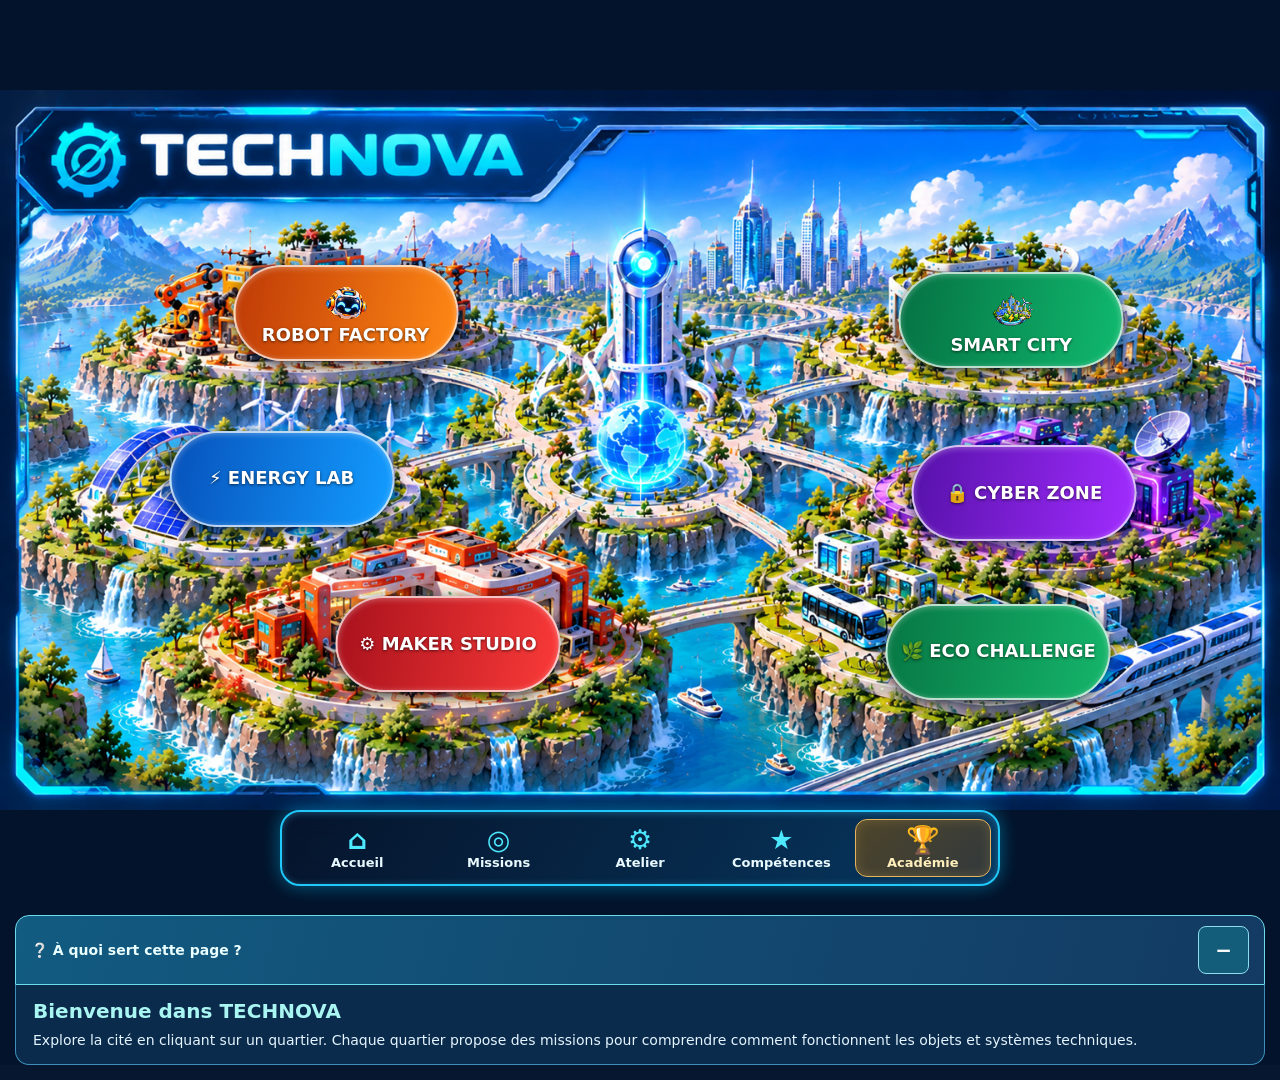
==== index.html @ b06c782d "Afficher une explication contextuelle sur index.html" ====
<!doctype html><html lang="fr"><head><meta charset="utf-8"><meta name="viewport" content="width=device-width,initial-scale=1"><meta name="theme-color" content="#071a36"><title>TECHNOVA — Le laboratoire des inventeurs</title><link rel="stylesheet" href="style.css?v=54"><link rel="stylesheet" href="./page-guide.css?v=1"></head><body>
<header><div class="brand">⚙ <span>TECH<span class="cyan">NOVA</span><small>LE LABORATOIRE DES INVENTEURS</small></span></div><nav><button data-view="home">Accueil</button><button data-view="missions">Missions</button><button data-view="workshop">Mon atelier</button><button data-view="skills">Compétences</button></nav><div class="profile">🧑‍🔬 <select id="grade" aria-label="Niveau scolaire"><option>5e</option><option>4e</option><option>3e</option></select> <span id="stars">⭐ 0</span></div></header>
<main><section id="home" class="view active"><div class="hero" aria-label="Carte interactive des six quartiers de TECHNOVA"><picture class="city-picture"><source media="(max-width: 700px) and (orientation: portrait)" srcset="assets/technova-accueil-mobile.png.PNG"><img class="city-image" src="assets/technova-accueil.jpg..PNG" alt="Cité futuriste TECHNOVA avec six quartiers technologiques"></picture><div class="hotspots"><button type="button" class="zone robot" data-district="robot" aria-label="Explorer Robot Factory" title="Explorer Robot Factory"><span><img class="robot-zone-icon" src="assets/icone-robot.png" alt=""> ROBOT FACTORY</span></button><button type="button" class="zone smart" data-district="smart" aria-label="Explorer Smart City" title="Explorer Smart City"><span><img class="smart-zone-icon" src="assets/smart-city-icon.png" alt=""> SMART CITY</span></button><button type="button" class="zone energy" data-district="energy" aria-label="Explorer Energy Lab" title="Explorer Energy Lab"><span>⚡ ENERGY LAB</span></button><button type="button" class="zone cyber" data-district="cyber" aria-label="Explorer Cyber Zone" title="Explorer Cyber Zone"><span>🔒 CYBER ZONE</span></button><button type="button" class="zone maker" data-district="maker" aria-label="Explorer Maker Studio" title="Explorer Maker Studio"><span>⚙ MAKER STUDIO</span></button><button type="button" class="zone eco" data-district="eco" aria-label="Explorer Eco Challenge" title="Explorer Eco Challenge"><span>🌿 ECO CHALLENGE</span></button></div></div><nav class="map-menu" aria-label="Navigation TECHNOVA"><button type="button" data-view="home" aria-label="Accueil"><span class="menu-icon">⌂</span><span>Accueil</span></button><button type="button" data-view="missions" aria-label="Missions"><span class="menu-icon">◎</span><span>Missions</span></button><button type="button" data-view="workshop" aria-label="Atelier"><span class="menu-icon">⚙</span><span>Atelier</span></button><button type="button" data-view="skills" aria-label="Compétences"><span class="menu-icon">★</span><span>Compétences</span></button><a class="academy-link" href="./academy.html" aria-label="Académie des Inventeurs"><span class="menu-icon">🏆</span><span>Académie</span></a></nav><div class="welcome"><h1>Bienvenue à TECHNOVA !</h1><p>Explore la cité, découvre les objets techniques et relève des défis pour devenir inventeur.</p><button class="primary" id="start">▶ Jouer à SOS Robot !</button></div><h2>Les six quartiers</h2><div id="districts" class="districts"></div></section>
<section id="missions" class="view"><h1>🎯 Mes missions</h1><p>Une première aventure interactive est disponible dans la V1.</p><article class="panel"><span class="tag">ROBOT FACTORY · 5e</span><h2><img class="robot-heading-icon" src="assets/icone-robot.png" alt=""> SOS Robot !</h2><p>Le robot de livraison ne détecte plus les obstacles. Enquête, modifie son programme et vérifie ton résultat.</p><button class="primary" id="start2">▶ Lancer la mission</button> <a href="./robot-factory.html" style="display:inline-block;color:#8ef2ff;padding:12px;font-weight:800">⚙ Ouvrir Robot Factory V2 — 5 missions</a></article><div id="future" class="districts"></div></section>
<section id="workshop" class="view"><h1>🛠 Mon atelier</h1><article class="panel"><h2>Mon prototype</h2><p>Les pièces gagnées pendant tes missions apparaissent ici.</p><div id="parts" class="parts"></div></article><article class="panel"><h2>Journal d'inventeur</h2><p id="journal">Aucune mission terminée pour le moment.</p></article></section>
<section id="skills" class="view"><h1>📊 Carnet de compétences</h1><p>Indicateurs d'entraînement, et non certification des acquis.</p><div id="skillcards"></div><article class="panel"><h2>Ma sauvegarde</h2><button id="export">Exporter ma progression</button> <label class="import">Importer une sauvegarde<input type="file" id="import" accept="application/json"></label> <button id="reset">Réinitialiser</button></article></section></main>
<div id="modal" class="modal" hidden><div class="mission"><button class="close" id="close" aria-label="Fermer">✕</button><div class="tag">ROBOT FACTORY · MISSION 01</div><h2><img class="robot-heading-icon" src="assets/icone-robot.png" alt=""> SOS Robot !</h2><div id="steps" class="steps"></div><div id="stage"></div><div class="actions"><button id="back">← Précédent</button><button class="primary" id="next">Continuer →</button></div></div></div>
<footer>TECHNOVA V1 · Application pédagogique locale · Programme de technologie cycle 4 (BO 29 février 2024)</footer><script src="script.js?v=stabilisation-51"></script><script src="./page-guide.js?v=1"></script></body></html>
---- style.css ----
:root{font-family:system-ui,-apple-system,Segoe UI,sans-serif;color:#e9f5ff;background:#07172f}*{box-sizing:border-box}body{margin:0;background:radial-gradient(circle at top,#163d75,#07172f 70%)}button,select,.import{font:inherit}button,.import{cursor:pointer;border:1px solid #4b78b6;border-radius:12px;padding:11px 16px;background:#18355b;color:white;font-weight:700}button:hover,.import:hover{filter:brightness(1.25)}button:focus-visible,input:focus-visible,select:focus-visible{outline:3px solid #ffce4e;outline-offset:3px}button:disabled{opacity:.45;cursor:not-allowed}.primary{background:linear-gradient(135deg,#0e9cff,#0365e9);border-color:#59b9ff;box-shadow:0 6px 20px #008cff44}header{position:sticky;top:0;z-index:5;display:flex;align-items:center;justify-content:space-between;gap:14px;padding:12px 24px;background:#061c3ceF;border-bottom:2px solid #2485cf;backdrop-filter:blur(10px)}.brand{display:flex;align-items:center;gap:9px;font-size:27px;font-weight:1000;letter-spacing:1px;line-height:1}.brand small{display:block;font-size:10px;color:#4fdcff;letter-spacing:2px;margin-top:5px}.cyan{color:#2dddfc}nav{display:flex;gap:6px;flex-wrap:wrap}nav button{background:transparent;border:0;font-size:14px}.profile{white-space:nowrap;display:flex;align-items:center;gap:8px}.profile select{background:#174474;color:white;border-radius:8px;padding:7px}main{max-width:1500px;margin:auto;padding:20px}.view{display:none}.view.active{display:block}.hero{position:relative;border-radius:22px;overflow:hidden;border:2px solid #2476be;box-shadow:0 20px 70px #0009}.hero img{width:100%;display:block}.hotspots{position:absolute;inset:0}.hotspots button{position:absolute;transform:translate(-50%,-50%);width:23%;height:11%;border:2px solid transparent;background:transparent;border-radius:50px}.hotspots button:hover,.hotspots button:focus-visible{border-color:#ffcf5c;background:#ffffff20}.welcome{margin:-7px auto 25px;position:relative;max-width:850px;background:#0e2e56;padding:20px 24px;border-radius:0 0 18px 18px;text-align:center;border:1px solid #286fb0}.welcome h1{margin:0}.welcome p{color:#c9e4ff}.districts{display:grid;grid-template-columns:repeat(3,minmax(0,1fr));gap:15px}.district,.panel{background:linear-gradient(145deg,#143760,#0a2343);border:1px solid #315d90;border-radius:17px;padding:21px;margin-bottom:15px}.district h3{margin:0 0 8px}.district p{color:#c3d9ed;min-height:40px}.district .tag{font-size:12px}.tag{display:inline-block;background:#0d5c91;border-radius:7px;padding:5px 9px;color:#bfeeff;font-weight:800;font-size:12px}.view>h1{font-size:32px}.view>p{color:#bdd4ee}.parts{display:flex;gap:10px;flex-wrap:wrap}.part{background:#123f5e;padding:16px;border-radius:12px}.skill{margin:12px 0;background:#123456;border-radius:12px;padding:16px}.track{background:#345476;height:14px;border-radius:20px;margin-top:8px;overflow:hidden}.fill{height:100%;background:linear-gradient(90deg,#17b2ff,#31dcad)}.import{display:inline-block}.import input{display:none}.modal{position:fixed;z-index:20;inset:0;background:#010b1bcc;display:grid;place-items:center;padding:15px}.modal[hidden]{display:none}.mission{position:relative;background:linear-gradient(145deg,#153c6c,#081d3b);border:2px solid #4388c7;border-radius:22px;width:min(720px,100%);max-height:94vh;overflow:auto;padding:25px;box-shadow:0 20px 80px #000}.mission h2{font-size:29px}.close{position:absolute;right:16px;top:14px}.steps{display:flex;gap:8px;margin:16px 0}.step{flex:1;height:9px;border-radius:12px;background:#365472}.step.done{background:#28d2a1}.task{padding:20px;background:#09274d;border-radius:14px;margin:15px 0}.choices{display:grid;gap:10px;margin:12px 0}.choice{text-align:left}.choice.selected{border-color:#49e5b4;background:#11645e}.feedback{min-height:25px;color:#ffe08d;font-weight:700}.actions{display:flex;justify-content:space-between;gap:10px;margin-top:20px}input[type=range]{width:100%;accent-color:#26d9ae}.sim{background:#071c32;border:1px solid #3b668d;border-radius:12px;padding:18px;text-align:center;font-size:30px}.sim small{display:block;font-size:14px;color:#c5e4f4}footer{text-align:center;padding:28px;color:#93b3d0}@media(max-width:850px){header{position:static;flex-wrap:wrap;padding:10px}.brand{font-size:21px}nav{order:3;width:100%;justify-content:space-around}nav button{font-size:12px;padding:8px}main{padding:10px}.districts{grid-template-columns:repeat(2,minmax(0,1fr))}.hero{border-radius:12px}.welcome{margin:0 0 18px}.hotspots{display:none}}@media(max-width:540px){.districts{grid-template-columns:1fr}.mission{padding:17px}.view>h1{font-size:26px}.profile{font-size:13px}}

/* V1.1 : illustration d'ambiance uniquement, tous les libellés et boutons sont du HTML réel. */
.hero{min-height:620px;isolation:isolate;background:#073663;display:flex;flex-direction:column;padding:26px}.city-art{position:absolute;inset:-36px;background:url('assets/technova-accueil.png') center/cover no-repeat;filter:blur(30px) saturate(1.25);transform:scale(1.08);z-index:-2;pointer-events:none}.city-shade{position:absolute;inset:0;background:linear-gradient(180deg,#061e47e8 0%,#052d54a3 44%,#061b41e8 100%);z-index:-1;pointer-events:none}.city-heading{text-align:center;text-shadow:0 3px 15px #001a35}.city-heading h1{margin:10px 0 4px;font-size:clamp(25px,4vw,42px)}.city-heading p{margin:0;color:#cce9ff}.hotspots{position:relative;inset:auto;display:grid;grid-template-columns:repeat(2,minmax(0,1fr));gap:22px 12%;align-content:center;flex:1;width:min(100%,1030px);margin:20px auto}.hotspots .zone{position:relative;transform:none;left:auto;top:auto;width:100%;height:auto;min-height:110px;border-radius:20px;padding:16px 20px;border:2px solid #ffffff6b;display:grid;grid-template-columns:56px 1fr;grid-template-rows:auto auto;align-content:center;column-gap:12px;text-align:left;box-shadow:0 10px 25px #001b3f9c;transition:transform .18s,filter .18s}.hotspots .zone:hover,.hotspots .zone:focus-visible{transform:translateY(-4px);filter:brightness(1.17);border-color:#fff;background:inherit}.zone span{grid-row:span 2;font-size:37px;align-self:center}.zone strong{font-size:clamp(15px,2vw,21px)}.zone small{font-size:13px;color:#f0f8ff}.zone.robot{background:linear-gradient(115deg,#c74b08,#ff8c1b)}.zone.smart{background:linear-gradient(115deg,#08734c,#20bd80)}.zone.energy{background:linear-gradient(115deg,#0756b3,#20a6f7)}.zone.cyber{background:linear-gradient(115deg,#5722a9,#a446f1)}.zone.maker{background:linear-gradient(115deg,#a61c35,#f04453)}.zone.eco{background:linear-gradient(115deg,#176f3b,#51b95b)}
@media(max-width:850px){.hotspots{display:grid;grid-template-columns:repeat(2,minmax(0,1fr));gap:12px}.hero{min-height:580px;padding:16px}.hotspots .zone{min-height:100px;padding:10px;grid-template-columns:38px 1fr}.zone span{font-size:26px}.zone small{font-size:11px}}@media(max-width:540px){.hero{min-height:700px}.hotspots{grid-template-columns:1fr;gap:9px}.hotspots .zone{min-height:72px;grid-template-columns:44px 1fr}.city-heading p{font-size:13px}}

/* Accueil HD : illustration intacte et six zones interactives entièrement invisibles. */
.hero{display:block;min-height:0;padding:0;aspect-ratio:16/9;background:#071a36;position:relative;overflow:hidden;border:0;border-radius:12px}
.hero .city-image{display:block;width:100%;height:100%;object-fit:fill}
.hero .hotspots{display:block!important;position:absolute;inset:0;width:100%;height:100%;margin:0;pointer-events:none}
.hero .hotspots .zone{display:block;position:absolute;box-sizing:border-box;transform:none!important;min-height:0;min-width:0;height:24%;width:30%;padding:0;margin:0;border:0!important;border-radius:0;background:transparent!important;box-shadow:none!important;opacity:0!important;filter:none!important;transition:none!important;pointer-events:auto;cursor:pointer;appearance:none}
.hero .hotspots .zone:hover,.hero .hotspots .zone:active{transform:none!important;background:transparent!important;border:0!important;box-shadow:none!important;filter:none!important;opacity:0!important}
.hero .hotspots .zone:focus-visible{outline:3px solid #fff!important;outline-offset:-4px;opacity:1!important}
.hero .zone.robot{left:8%;top:18%}.hero .zone.smart{left:63%;top:18%}.hero .zone.energy{left:5%;top:44%}.hero .zone.cyber{left:64%;top:42%}.hero .zone.maker{left:19%;top:64%}.hero .zone.eco{left:62%;top:64%}
@media(max-width:850px){.hero{min-height:0;padding:0}.hero .hotspots{display:block!important}.hero .hotspots .zone{min-height:0;padding:0}}
@media(max-width:540px){.hero{min-height:0}.hero .hotspots{grid-template-columns:none}}

/* TECHNOVA V1.3 - boutons compacts superposes sur la carte, sans rectangles vides */
#home .hero{display:block!important;position:relative!important;aspect-ratio:1536/864!important;width:100%!important;min-height:0!important;padding:0!important;margin:0!important;overflow:hidden!important;border:0!important;background:#071a36!important;border-radius:14px!important}
#home .hero .city-image{position:relative!important;display:block!important;width:100%!important;height:auto!important;object-fit:contain!important}
#home .hero .hotspots{display:block!important;position:absolute!important;inset:0!important;width:100%!important;height:100%!important;margin:0!important;padding:0!important;pointer-events:none!important}
#home .hero .hotspots .zone{position:absolute!important;display:flex!important;align-items:center!important;justify-content:center!important;left:auto;top:auto;width:clamp(90px,19%,245px)!important;height:auto!important;min-height:0!important;padding:clamp(4px,.8vw,10px) clamp(5px,1.1vw,14px)!important;margin:0!important;transform:translate(-50%,-50%)!important;border:2px solid #ffffffb8!important;border-radius:100px!important;opacity:1!important;box-shadow:0 4px 14px #00152bd0,inset 0 1px 6px #ffffff55!important;filter:none!important;pointer-events:auto!important;text-shadow:0 1px 3px #0009!important;cursor:pointer!important;transition:none!important;white-space:nowrap!important}
#home .hero .hotspots .zone span{display:block!important;grid-row:auto!important;font-size:clamp(9px,1.35vw,19px)!important;line-height:1.15!important;font-weight:900!important;color:#fff!important}
#home .hero .hotspots .zone.robot{left:27%!important;top:31%!important;background:linear-gradient(100deg,#be3a06,#ff8815)!important}
#home .hero .hotspots .zone.smart{left:79%!important;top:32%!important;background:linear-gradient(100deg,#057143,#10b96e)!important}
#home .hero .hotspots .zone.energy{left:22%!important;top:54%!important;background:linear-gradient(100deg,#0752bb,#139cff)!important}
#home .hero .hotspots .zone.cyber{left:80%!important;top:56%!important;background:linear-gradient(100deg,#5611a9,#a12cff)!important}
#home .hero .hotspots .zone.maker{left:35%!important;top:77%!important;background:linear-gradient(100deg,#a8111c,#fa3a38)!important}
#home .hero .hotspots .zone.eco{left:78%!important;top:78%!important;background:linear-gradient(100deg,#077744,#15b56b)!important}
#home .hero .hotspots .zone:hover,#home .hero .hotspots .zone:active{opacity:1!important;filter:none!important;transform:translate(-50%,-50%)!important;box-shadow:0 4px 14px #00152bd0,inset 0 1px 6px #ffffff55!important}
#home .hero .hotspots .zone:focus-visible{outline:3px solid #ffe66b!important;outline-offset:2px!important}
@media(max-width:600px){header .brand{font-size:17px}header .brand small{font-size:7px;letter-spacing:1px}#home .hero .hotspots .zone{width:22%!important;padding:4px 2px!important;border-width:1px!important}#home .hero .hotspots .zone span{font-size:clamp(7px,2vw,11px)!important;letter-spacing:-.25px!important}#home .hero{border-radius:8px!important}}

/* MODE CARTE SEULE : aucune barre, aucun bloc sous l'illustration */
body{margin:0!important;background:#03132b!important;overflow:hidden!important}
body>header,body>footer,#home>.welcome,#home>h2,#home>#districts{display:none!important}
main{width:100vw!important;height:100dvh!important;max-width:none!important;margin:0!important;padding:0!important;display:block!important}
#home{display:block!important;width:100vw!important;height:100dvh!important;margin:0!important;padding:0!important}
#home .hero{width:100vw!important;height:100dvh!important;aspect-ratio:auto!important;display:flex!important;align-items:center!important;justify-content:center!important;border:0!important;border-radius:0!important;box-shadow:none!important;background:#03132b!important}
#home .hero .city-image{width:100%!important;height:100%!important;object-fit:contain!important}
#home .hero .hotspots{width:min(100vw,177.7778dvh)!important;height:min(56.25vw,100dvh)!important;left:50%!important;top:50%!important;right:auto!important;bottom:auto!important;transform:translate(-50%,-50%)!important}
#missions,#workshop,#skills{display:none!important}
@media(max-width:600px){#home .hero .hotspots .zone{width:22%!important;min-width:0!important}#home .hero .hotspots .zone span{font-size:clamp(7px,2.1vw,12px)!important}}

/* Illustration adaptative : format paysage sur ordinateur, portrait sur smartphone */
#home .hero .city-picture{position:absolute!important;inset:0!important;display:flex!important;align-items:center!important;justify-content:center!important;width:100%!important;height:100%!important}
#home .hero .city-picture .city-image{display:block!important;width:100%!important;height:100%!important;object-fit:contain!important}
@media(max-width:700px) and (orientation:portrait){
#home .hero .hotspots{width:min(100vw,56.25dvh)!important;height:min(177.7778vw,100dvh)!important}
#home .hero .hotspots .zone{width:30%!important;min-width:0!important;padding:6px 2px!important}
#home .hero .hotspots .zone span{font-size:clamp(9px,3vw,14px)!important;letter-spacing:-.3px!important}
#home .hero .zone.robot{left:22%!important;top:32%!important}
#home .hero .zone.smart{left:77%!important;top:33%!important}
#home .hero .zone.energy{left:21%!important;top:50%!important}
#home .hero .zone.cyber{left:79%!important;top:51%!important}
#home .hero .zone.maker{left:27%!important;top:69%!important}
#home .hero .zone.eco{left:74%!important;top:70%!important}
}

/* Menu HUD : intégré visuellement à la carte, mais vrais boutons HTML */
.map-menu{position:fixed!important;z-index:12;left:50%;bottom:max(14px,env(safe-area-inset-bottom));transform:translateX(-50%);display:grid!important;grid-template-columns:repeat(4,minmax(0,1fr));gap:5px;width:min(640px,calc(100vw - 24px));padding:7px;background:linear-gradient(120deg,#06142cf2,#073b65ed);border:2px solid #20c9fa;border-radius:20px;box-shadow:0 0 18px #00c8ff70,inset 0 1px 7px #43cfff55;backdrop-filter:blur(14px)}
.map-menu button{display:flex;flex-direction:column;align-items:center;justify-content:center;gap:3px;min-width:0;min-height:54px;padding:6px 2px;color:#e8faff;background:transparent;border:1px solid transparent;border-radius:12px;font-size:clamp(9px,2.4vw,13px);font-weight:800;line-height:1.1;box-shadow:none}
.map-menu button .menu-icon{font-size:clamp(20px,5vw,27px);line-height:1;color:#4ce9ff}
.map-menu button[aria-current="page"]{background:linear-gradient(130deg,#0879c8,#034a88);border-color:#49dfff}
.map-menu button:hover{filter:none;background:#0c5484}
.map-menu button:focus-visible{outline:2px solid #ffdf55;outline-offset:0}
body.map-subpage{overflow:auto!important}
body.map-subpage main{height:auto!important;min-height:100dvh!important;overflow:auto!important;padding:20px 16px 105px!important;max-width:850px!important}
body.map-subpage #home{display:none!important}
body.map-subpage #missions.active,body.map-subpage #workshop.active,body.map-subpage #skills.active{display:block!important}
body.map-subpage .view:not(.active){display:none!important}
@media(max-width:700px) and (orientation:portrait){.map-menu{bottom:max(10px,env(safe-area-inset-bottom));width:calc(100vw - 20px);padding:5px;border-radius:15px}.map-menu button{min-height:50px}.map-menu button .menu-icon{font-size:22px}}

/* V5 : cinquieme acces a l'Academie directement sur la carte */
.map-menu{grid-template-columns:repeat(5,minmax(0,1fr))!important;width:min(720px,calc(100vw - 20px))!important}
.map-menu .academy-link{display:flex;flex-direction:column;align-items:center;justify-content:center;gap:3px;min-width:0;min-height:54px;padding:6px 2px;color:#fff0bb;background:linear-gradient(135deg,#725015aa,#473a2baa);border:1px solid #e5b55c;border-radius:12px;font-size:clamp(9px,2.4vw,13px);font-weight:850;line-height:1.1;text-decoration:none;box-shadow:inset 0 0 12px #f9c65b33}
.map-menu .academy-link .menu-icon{font-size:clamp(20px,5vw,27px);line-height:1}
.map-menu .academy-link:hover{background:#7a591d}
@media(max-width:700px) and (orientation:portrait){.map-menu .academy-link{min-height:50px}.map-menu .academy-link .menu-icon{font-size:22px}}

.zone.robot .robot-zone-icon{width:clamp(32px,4vw,52px);height:clamp(32px,4vw,52px);object-fit:cover;border-radius:12px;vertical-align:middle;margin-right:6px;box-shadow:0 3px 10px #0008}
.zone.robot span{display:inline-flex;align-items:center;justify-content:center;gap:5px}

.zone.robot .robot-zone-icon{object-fit:contain;border-radius:0;box-shadow:none;background:none;width:clamp(36px,4vw,54px);height:clamp(36px,4vw,54px)}
.robot-heading-icon{width:1.5em;height:1.5em;object-fit:contain;vertical-align:middle;margin-right:.2em}

.zone.smart .smart-zone-icon{width:clamp(36px,4vw,54px);height:clamp(36px,4vw,54px);object-fit:contain;vertical-align:middle;flex-shrink:0}
.zone.smart span{display:inline-flex;align-items:center;justify-content:center;gap:5px}

/* TECHNOVA — bulles de carte : icone et titre centres sans debordement (mobile/desktop) */
#home .hero .hotspots .zone{
  display:flex!important;align-items:center!important;justify-content:center!important;
  box-sizing:border-box!important;overflow:hidden!important;
  width:clamp(116px,28%,225px)!important;min-height:0!important;
  height:clamp(49px,10vw,96px)!important;padding:5px 8px!important;
  text-align:center!important;white-space:normal!important;
}
#home .hero .hotspots .zone span{
  display:flex!important;flex-direction:column!important;align-items:center!important;
  justify-content:center!important;gap:2px!important;width:100%!important;
  max-width:100%!important;min-width:0!important;
  font-size:clamp(10px,2.1vw,18px)!important;line-height:1.05!important;
  letter-spacing:0!important;white-space:normal!important;overflow-wrap:normal!important;
}
#home .hero .hotspots .zone .robot-zone-icon,
#home .hero .hotspots .zone .smart-zone-icon{
  display:block!important;flex:0 0 auto!important;object-fit:contain!important;
  width:clamp(20px,4.4vw,43px)!important;height:clamp(20px,4.4vw,43px)!important;
  max-width:100%!important;margin:0 auto!important;border:0!important;
  border-radius:0!important;box-shadow:none!important;
}
@media(max-width:700px) and (orientation:portrait){
 #home .hero .hotspots .zone{width:30%!important;height:clamp(48px,13vw,75px)!important;padding:3px 5px!important}
 #home .hero .hotspots .zone span{font-size:clamp(9px,2.8vw,13px)!important;gap:1px!important}
 #home .hero .hotspots .zone .robot-zone-icon,
 #home .hero .hotspots .zone .smart-zone-icon{width:clamp(21px,6vw,33px)!important;height:clamp(21px,6vw,33px)!important}
}
@media(max-width:380px) and (orientation:portrait){
 #home .hero .hotspots .zone{width:31%!important}
 #home .hero .hotspots .zone span{font-size:9px!important}
}

/* Smart City : icone legerement agrandie, sans changer la bulle */
#home .hero .hotspots .zone.smart .smart-zone-icon{width:clamp(26px,5.2vw,49px)!important;height:clamp(26px,5.2vw,49px)!important}
@media(max-width:700px) and (orientation:portrait){#home .hero .hotspots .zone.smart .smart-zone-icon{width:clamp(26px,7.2vw,39px)!important;height:clamp(26px,7.2vw,39px)!important}}
---- page-guide.css ----
#tn-explainer{position:relative;z-index:5;max-width:1420px;margin:15px auto;padding:0 15px;color:#eaffff;font-family:system-ui,-apple-system,sans-serif;box-sizing:border-box}#tn-explainer *{box-sizing:border-box}#tn-explainer .tn-explainer-head{display:flex;align-items:center;justify-content:space-between;gap:10px;background:linear-gradient(105deg,#125b81,#133a62);border:1px solid #6edbeb;border-radius:14px 14px 0 0;padding:10px 15px}#tn-explainer .tn-explainer-head strong{font-size:14px}#tn-explainer .tn-explainer-head button{color:#fff;background:#135d7b;border:1px solid #8dddf0;border-radius:8px;font-size:20px;min-width:35px;min-height:35px;cursor:pointer}#tn-explainer #tn-explainer-body{background:#0b2b4c;border:1px solid #3f8fba;border-top:0;border-radius:0 0 14px 14px;padding:12px 17px}#tn-explainer #tn-explainer-body[hidden]{display:none}#tn-explainer h2{font-size:clamp(16px,2vw,20px);margin:2px 0 7px;color:#a9f5f2}#tn-explainer p{font-size:14px;line-height:1.55;margin:0;color:#e4f5ff}@media(max-width:600px){#tn-explainer{margin:10px auto;padding:0 10px}#tn-explainer #tn-explainer-body{padding:11px 13px}#tn-explainer p{font-size:13px}}
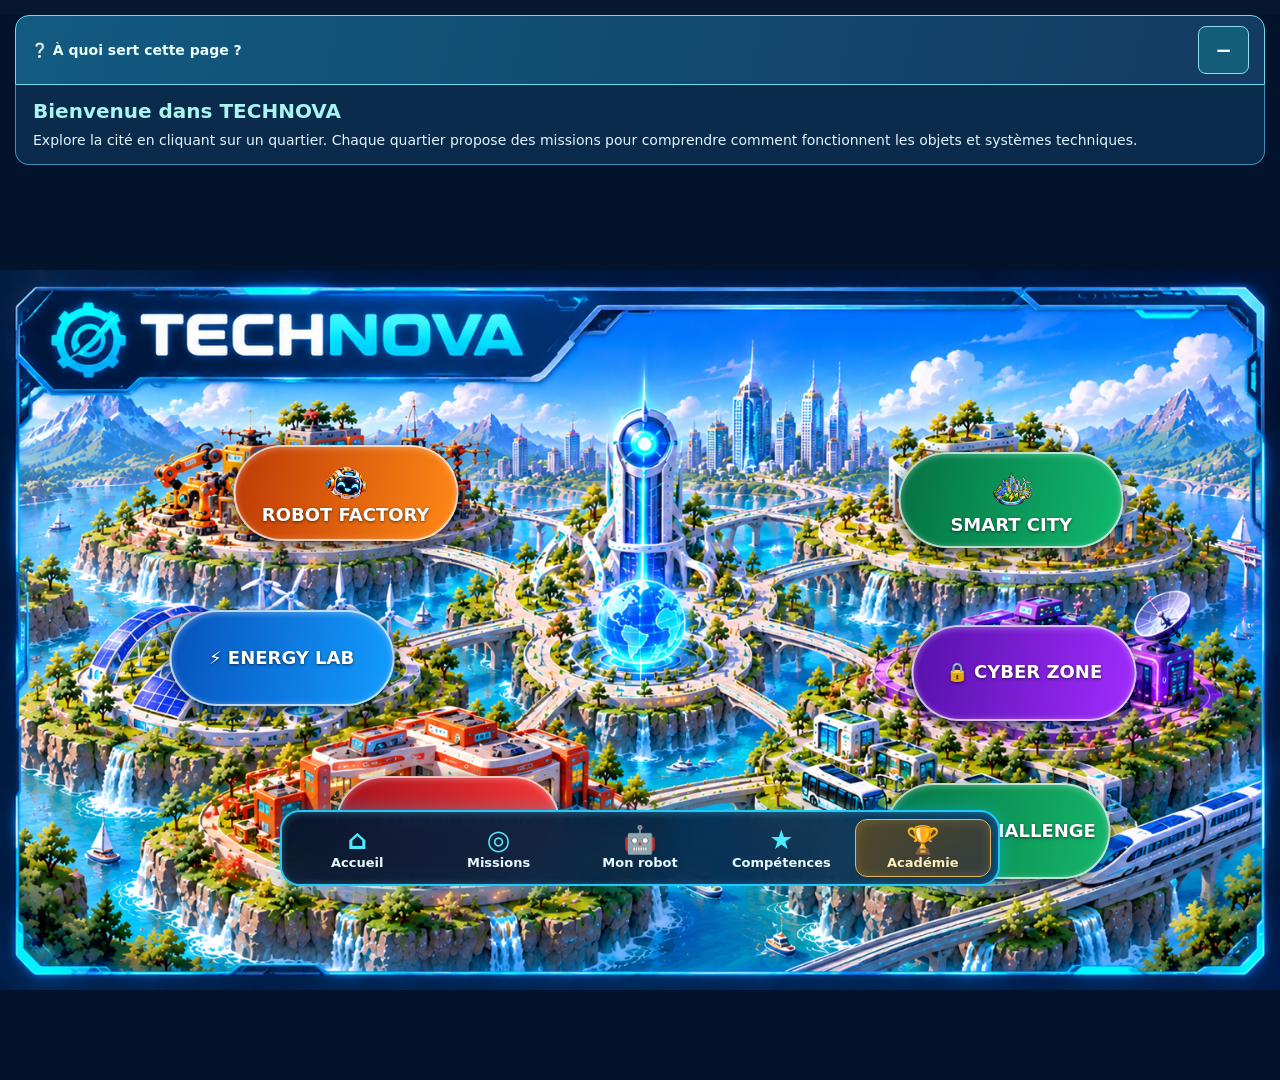
==== commit 7e51dd30: "Clarifier la navigation : Mon robot plutôt que Mon atelier" ====
--- a/index.html
+++ b/index.html
@@ -1,8 +1,8 @@
 <!doctype html><html lang="fr"><head><meta charset="utf-8"><meta name="viewport" content="width=device-width,initial-scale=1"><meta name="theme-color" content="#071a36"><title>TECHNOVA — Le laboratoire des inventeurs</title><link rel="stylesheet" href="style.css?v=54"><link rel="stylesheet" href="./page-guide.css?v=1"></head><body>
-<header><div class="brand">⚙ <span>TECH<span class="cyan">NOVA</span><small>LE LABORATOIRE DES INVENTEURS</small></span></div><nav><button data-view="home">Accueil</button><button data-view="missions">Missions</button><button data-view="workshop">Mon atelier</button><button data-view="skills">Compétences</button></nav><div class="profile">🧑‍🔬 <select id="grade" aria-label="Niveau scolaire"><option>5e</option><option>4e</option><option>3e</option></select> <span id="stars">⭐ 0</span></div></header>
-<main><section id="home" class="view active"><div class="hero" aria-label="Carte interactive des six quartiers de TECHNOVA"><picture class="city-picture"><source media="(max-width: 700px) and (orientation: portrait)" srcset="assets/technova-accueil-mobile.png.PNG"><img class="city-image" src="assets/technova-accueil.jpg..PNG" alt="Cité futuriste TECHNOVA avec six quartiers technologiques"></picture><div class="hotspots"><button type="button" class="zone robot" data-district="robot" aria-label="Explorer Robot Factory" title="Explorer Robot Factory"><span><img class="robot-zone-icon" src="assets/icone-robot.png" alt=""> ROBOT FACTORY</span></button><button type="button" class="zone smart" data-district="smart" aria-label="Explorer Smart City" title="Explorer Smart City"><span><img class="smart-zone-icon" src="assets/smart-city-icon.png" alt=""> SMART CITY</span></button><button type="button" class="zone energy" data-district="energy" aria-label="Explorer Energy Lab" title="Explorer Energy Lab"><span>⚡ ENERGY LAB</span></button><button type="button" class="zone cyber" data-district="cyber" aria-label="Explorer Cyber Zone" title="Explorer Cyber Zone"><span>🔒 CYBER ZONE</span></button><button type="button" class="zone maker" data-district="maker" aria-label="Explorer Maker Studio" title="Explorer Maker Studio"><span>⚙ MAKER STUDIO</span></button><button type="button" class="zone eco" data-district="eco" aria-label="Explorer Eco Challenge" title="Explorer Eco Challenge"><span>🌿 ECO CHALLENGE</span></button></div></div><nav class="map-menu" aria-label="Navigation TECHNOVA"><button type="button" data-view="home" aria-label="Accueil"><span class="menu-icon">⌂</span><span>Accueil</span></button><button type="button" data-view="missions" aria-label="Missions"><span class="menu-icon">◎</span><span>Missions</span></button><button type="button" data-view="workshop" aria-label="Atelier"><span class="menu-icon">⚙</span><span>Atelier</span></button><button type="button" data-view="skills" aria-label="Compétences"><span class="menu-icon">★</span><span>Compétences</span></button><a class="academy-link" href="./academy.html" aria-label="Académie des Inventeurs"><span class="menu-icon">🏆</span><span>Académie</span></a></nav><div class="welcome"><h1>Bienvenue à TECHNOVA !</h1><p>Explore la cité, découvre les objets techniques et relève des défis pour devenir inventeur.</p><button class="primary" id="start">▶ Jouer à SOS Robot !</button></div><h2>Les six quartiers</h2><div id="districts" class="districts"></div></section>
+<header><div class="brand">⚙ <span>TECH<span class="cyan">NOVA</span><small>LE LABORATOIRE DES INVENTEURS</small></span></div><nav><button data-view="home">Accueil</button><button data-view="missions">Missions</button><button data-view="workshop">Mon robot</button><button data-view="skills">Compétences</button></nav><div class="profile">🧑‍🔬 <select id="grade" aria-label="Niveau scolaire"><option>5e</option><option>4e</option><option>3e</option></select> <span id="stars">⭐ 0</span></div></header>
+<main><section id="home" class="view active"><div class="hero" aria-label="Carte interactive des six quartiers de TECHNOVA"><picture class="city-picture"><source media="(max-width: 700px) and (orientation: portrait)" srcset="assets/technova-accueil-mobile.png.PNG"><img class="city-image" src="assets/technova-accueil.jpg..PNG" alt="Cité futuriste TECHNOVA avec six quartiers technologiques"></picture><div class="hotspots"><button type="button" class="zone robot" data-district="robot" aria-label="Explorer Robot Factory" title="Explorer Robot Factory"><span><img class="robot-zone-icon" src="assets/icone-robot.png" alt=""> ROBOT FACTORY</span></button><button type="button" class="zone smart" data-district="smart" aria-label="Explorer Smart City" title="Explorer Smart City"><span><img class="smart-zone-icon" src="assets/smart-city-icon.png" alt=""> SMART CITY</span></button><button type="button" class="zone energy" data-district="energy" aria-label="Explorer Energy Lab" title="Explorer Energy Lab"><span>⚡ ENERGY LAB</span></button><button type="button" class="zone cyber" data-district="cyber" aria-label="Explorer Cyber Zone" title="Explorer Cyber Zone"><span>🔒 CYBER ZONE</span></button><button type="button" class="zone maker" data-district="maker" aria-label="Explorer Maker Studio" title="Explorer Maker Studio"><span>⚙ MAKER STUDIO</span></button><button type="button" class="zone eco" data-district="eco" aria-label="Explorer Eco Challenge" title="Explorer Eco Challenge"><span>🌿 ECO CHALLENGE</span></button></div></div><nav class="map-menu" aria-label="Navigation TECHNOVA"><button type="button" data-view="home" aria-label="Accueil"><span class="menu-icon">⌂</span><span>Accueil</span></button><button type="button" data-view="missions" aria-label="Missions"><span class="menu-icon">◎</span><span>Missions</span></button><button type="button" data-view="workshop" aria-label="Mon robot"><span class="menu-icon">🤖</span><span>Mon robot</span></button><button type="button" data-view="skills" aria-label="Compétences"><span class="menu-icon">★</span><span>Compétences</span></button><a class="academy-link" href="./academy.html" aria-label="Académie des Inventeurs"><span class="menu-icon">🏆</span><span>Académie</span></a></nav><div class="welcome"><h1>Bienvenue à TECHNOVA !</h1><p>Explore la cité, découvre les objets techniques et relève des défis pour devenir inventeur.</p><button class="primary" id="start">▶ Jouer à SOS Robot !</button></div><h2>Les six quartiers</h2><div id="districts" class="districts"></div></section>
 <section id="missions" class="view"><h1>🎯 Mes missions</h1><p>Une première aventure interactive est disponible dans la V1.</p><article class="panel"><span class="tag">ROBOT FACTORY · 5e</span><h2><img class="robot-heading-icon" src="assets/icone-robot.png" alt=""> SOS Robot !</h2><p>Le robot de livraison ne détecte plus les obstacles. Enquête, modifie son programme et vérifie ton résultat.</p><button class="primary" id="start2">▶ Lancer la mission</button> <a href="./robot-factory.html" style="display:inline-block;color:#8ef2ff;padding:12px;font-weight:800">⚙ Ouvrir Robot Factory V2 — 5 missions</a></article><div id="future" class="districts"></div></section>
-<section id="workshop" class="view"><h1>🛠 Mon atelier</h1><article class="panel"><h2>Mon prototype</h2><p>Les pièces gagnées pendant tes missions apparaissent ici.</p><div id="parts" class="parts"></div></article><article class="panel"><h2>Journal d'inventeur</h2><p id="journal">Aucune mission terminée pour le moment.</p></article></section>
+<section id="workshop" class="view"><h1>🤖 Mon robot</h1><article class="panel"><h2>Mon prototype</h2><p>Les pièces gagnées pendant tes missions apparaissent ici.</p><div id="parts" class="parts"></div></article><article class="panel"><h2>Journal d'inventeur</h2><p id="journal">Aucune mission terminée pour le moment.</p></article></section>
 <section id="skills" class="view"><h1>📊 Carnet de compétences</h1><p>Indicateurs d'entraînement, et non certification des acquis.</p><div id="skillcards"></div><article class="panel"><h2>Ma sauvegarde</h2><button id="export">Exporter ma progression</button> <label class="import">Importer une sauvegarde<input type="file" id="import" accept="application/json"></label> <button id="reset">Réinitialiser</button></article></section></main>
 <div id="modal" class="modal" hidden><div class="mission"><button class="close" id="close" aria-label="Fermer">✕</button><div class="tag">ROBOT FACTORY · MISSION 01</div><h2><img class="robot-heading-icon" src="assets/icone-robot.png" alt=""> SOS Robot !</h2><div id="steps" class="steps"></div><div id="stage"></div><div class="actions"><button id="back">← Précédent</button><button class="primary" id="next">Continuer →</button></div></div></div>
 <footer>TECHNOVA V1 · Application pédagogique locale · Programme de technologie cycle 4 (BO 29 février 2024)</footer><script src="script.js?v=stabilisation-51"></script><script src="./page-guide.js?v=1"></script></body></html>
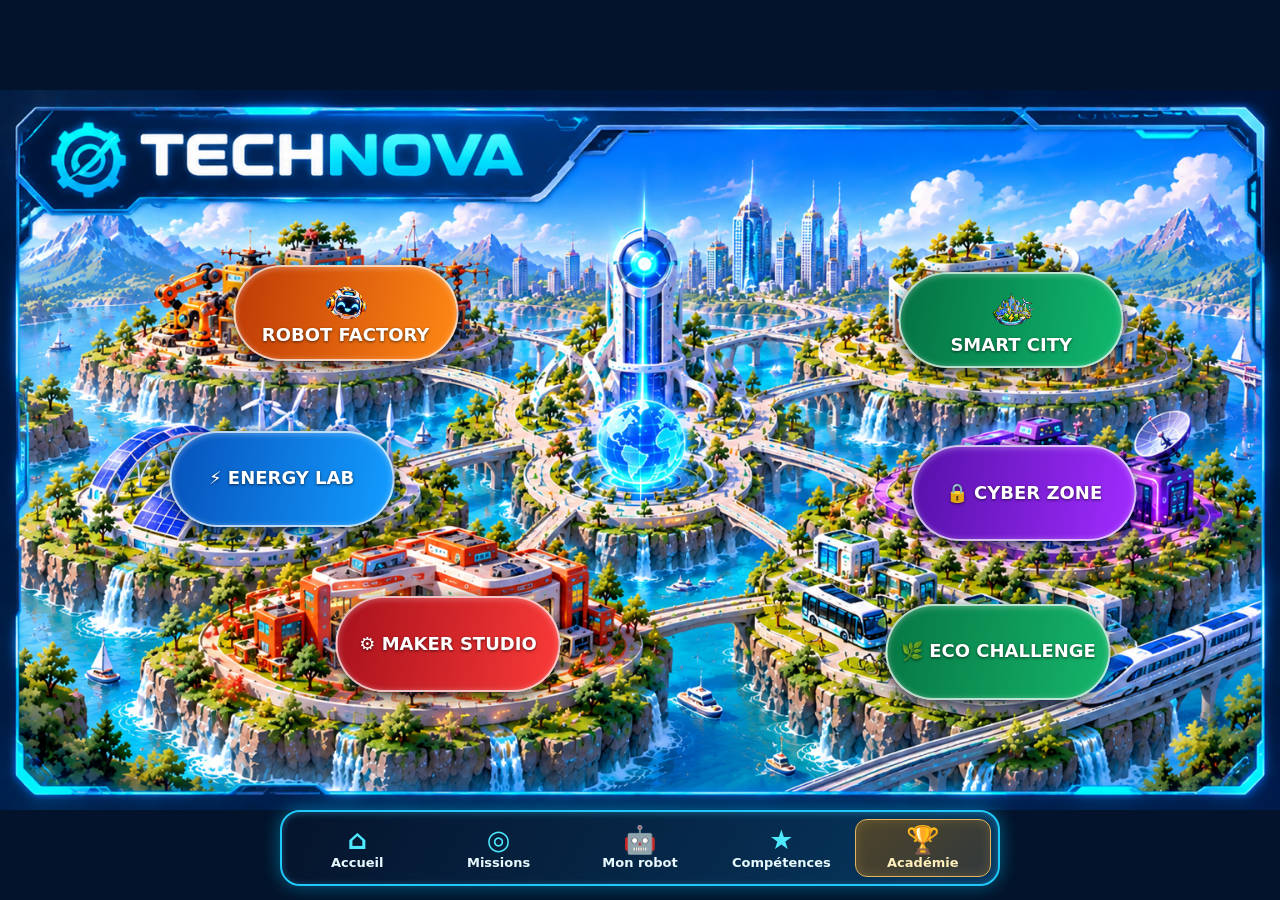
==== commit 023aabf7: "Intégrer un descriptif discret sans encadré encombrant et retirer aide accueil" ====
--- a/index.html
+++ b/index.html
@@ -1,8 +1,8 @@
-<!doctype html><html lang="fr"><head><meta charset="utf-8"><meta name="viewport" content="width=device-width,initial-scale=1"><meta name="theme-color" content="#071a36"><title>TECHNOVA — Le laboratoire des inventeurs</title><link rel="stylesheet" href="style.css?v=54"><link rel="stylesheet" href="./page-guide.css?v=1"></head><body>
+<!doctype html><html lang="fr"><head><meta charset="utf-8"><meta name="viewport" content="width=device-width,initial-scale=1"><meta name="theme-color" content="#071a36"><title>TECHNOVA — Le laboratoire des inventeurs</title><link rel="stylesheet" href="style.css?v=54"></head><body>
 <header><div class="brand">⚙ <span>TECH<span class="cyan">NOVA</span><small>LE LABORATOIRE DES INVENTEURS</small></span></div><nav><button data-view="home">Accueil</button><button data-view="missions">Missions</button><button data-view="workshop">Mon robot</button><button data-view="skills">Compétences</button></nav><div class="profile">🧑‍🔬 <select id="grade" aria-label="Niveau scolaire"><option>5e</option><option>4e</option><option>3e</option></select> <span id="stars">⭐ 0</span></div></header>
 <main><section id="home" class="view active"><div class="hero" aria-label="Carte interactive des six quartiers de TECHNOVA"><picture class="city-picture"><source media="(max-width: 700px) and (orientation: portrait)" srcset="assets/technova-accueil-mobile.png.PNG"><img class="city-image" src="assets/technova-accueil.jpg..PNG" alt="Cité futuriste TECHNOVA avec six quartiers technologiques"></picture><div class="hotspots"><button type="button" class="zone robot" data-district="robot" aria-label="Explorer Robot Factory" title="Explorer Robot Factory"><span><img class="robot-zone-icon" src="assets/icone-robot.png" alt=""> ROBOT FACTORY</span></button><button type="button" class="zone smart" data-district="smart" aria-label="Explorer Smart City" title="Explorer Smart City"><span><img class="smart-zone-icon" src="assets/smart-city-icon.png" alt=""> SMART CITY</span></button><button type="button" class="zone energy" data-district="energy" aria-label="Explorer Energy Lab" title="Explorer Energy Lab"><span>⚡ ENERGY LAB</span></button><button type="button" class="zone cyber" data-district="cyber" aria-label="Explorer Cyber Zone" title="Explorer Cyber Zone"><span>🔒 CYBER ZONE</span></button><button type="button" class="zone maker" data-district="maker" aria-label="Explorer Maker Studio" title="Explorer Maker Studio"><span>⚙ MAKER STUDIO</span></button><button type="button" class="zone eco" data-district="eco" aria-label="Explorer Eco Challenge" title="Explorer Eco Challenge"><span>🌿 ECO CHALLENGE</span></button></div></div><nav class="map-menu" aria-label="Navigation TECHNOVA"><button type="button" data-view="home" aria-label="Accueil"><span class="menu-icon">⌂</span><span>Accueil</span></button><button type="button" data-view="missions" aria-label="Missions"><span class="menu-icon">◎</span><span>Missions</span></button><button type="button" data-view="workshop" aria-label="Mon robot"><span class="menu-icon">🤖</span><span>Mon robot</span></button><button type="button" data-view="skills" aria-label="Compétences"><span class="menu-icon">★</span><span>Compétences</span></button><a class="academy-link" href="./academy.html" aria-label="Académie des Inventeurs"><span class="menu-icon">🏆</span><span>Académie</span></a></nav><div class="welcome"><h1>Bienvenue à TECHNOVA !</h1><p>Explore la cité, découvre les objets techniques et relève des défis pour devenir inventeur.</p><button class="primary" id="start">▶ Jouer à SOS Robot !</button></div><h2>Les six quartiers</h2><div id="districts" class="districts"></div></section>
 <section id="missions" class="view"><h1>🎯 Mes missions</h1><p>Une première aventure interactive est disponible dans la V1.</p><article class="panel"><span class="tag">ROBOT FACTORY · 5e</span><h2><img class="robot-heading-icon" src="assets/icone-robot.png" alt=""> SOS Robot !</h2><p>Le robot de livraison ne détecte plus les obstacles. Enquête, modifie son programme et vérifie ton résultat.</p><button class="primary" id="start2">▶ Lancer la mission</button> <a href="./robot-factory.html" style="display:inline-block;color:#8ef2ff;padding:12px;font-weight:800">⚙ Ouvrir Robot Factory V2 — 5 missions</a></article><div id="future" class="districts"></div></section>
 <section id="workshop" class="view"><h1>🤖 Mon robot</h1><article class="panel"><h2>Mon prototype</h2><p>Les pièces gagnées pendant tes missions apparaissent ici.</p><div id="parts" class="parts"></div></article><article class="panel"><h2>Journal d'inventeur</h2><p id="journal">Aucune mission terminée pour le moment.</p></article></section>
 <section id="skills" class="view"><h1>📊 Carnet de compétences</h1><p>Indicateurs d'entraînement, et non certification des acquis.</p><div id="skillcards"></div><article class="panel"><h2>Ma sauvegarde</h2><button id="export">Exporter ma progression</button> <label class="import">Importer une sauvegarde<input type="file" id="import" accept="application/json"></label> <button id="reset">Réinitialiser</button></article></section></main>
 <div id="modal" class="modal" hidden><div class="mission"><button class="close" id="close" aria-label="Fermer">✕</button><div class="tag">ROBOT FACTORY · MISSION 01</div><h2><img class="robot-heading-icon" src="assets/icone-robot.png" alt=""> SOS Robot !</h2><div id="steps" class="steps"></div><div id="stage"></div><div class="actions"><button id="back">← Précédent</button><button class="primary" id="next">Continuer →</button></div></div></div>
-<footer>TECHNOVA V1 · Application pédagogique locale · Programme de technologie cycle 4 (BO 29 février 2024)</footer><script src="script.js?v=stabilisation-51"></script><script src="./page-guide.js?v=1"></script></body></html>
+<footer>TECHNOVA V1 · Application pédagogique locale · Programme de technologie cycle 4 (BO 29 février 2024)</footer><script src="script.js?v=stabilisation-51"></script></body></html>
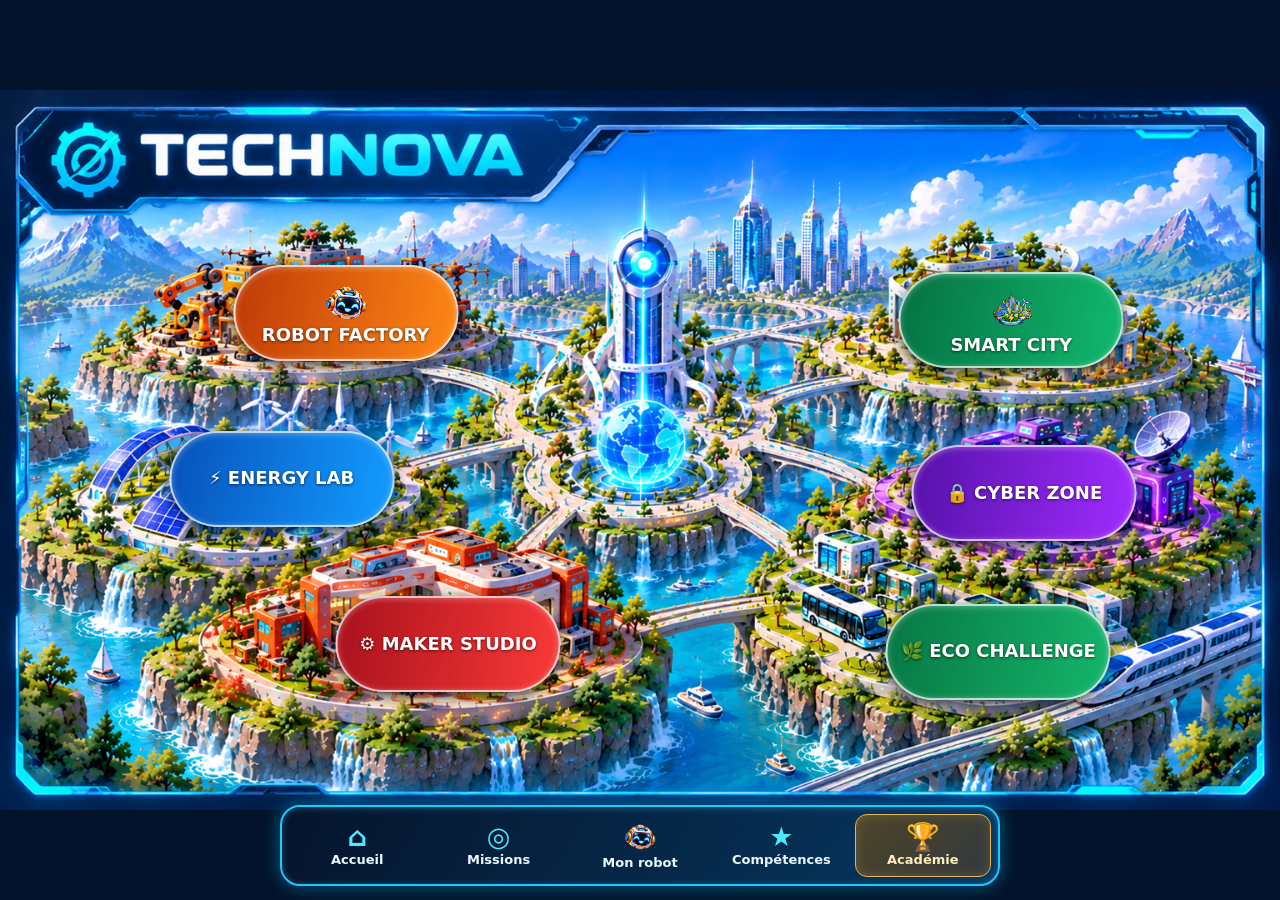
==== commit b6aeb303: "Restaurer icône robot PNG choisie dans le menu Mon robot" ====
--- a/index.html
+++ b/index.html
@@ -1,8 +1,8 @@
 <!doctype html><html lang="fr"><head><meta charset="utf-8"><meta name="viewport" content="width=device-width,initial-scale=1"><meta name="theme-color" content="#071a36"><title>TECHNOVA — Le laboratoire des inventeurs</title><link rel="stylesheet" href="style.css?v=54"></head><body>
 <header><div class="brand">⚙ <span>TECH<span class="cyan">NOVA</span><small>LE LABORATOIRE DES INVENTEURS</small></span></div><nav><button data-view="home">Accueil</button><button data-view="missions">Missions</button><button data-view="workshop">Mon robot</button><button data-view="skills">Compétences</button></nav><div class="profile">🧑‍🔬 <select id="grade" aria-label="Niveau scolaire"><option>5e</option><option>4e</option><option>3e</option></select> <span id="stars">⭐ 0</span></div></header>
-<main><section id="home" class="view active"><div class="hero" aria-label="Carte interactive des six quartiers de TECHNOVA"><picture class="city-picture"><source media="(max-width: 700px) and (orientation: portrait)" srcset="assets/technova-accueil-mobile.png.PNG"><img class="city-image" src="assets/technova-accueil.jpg..PNG" alt="Cité futuriste TECHNOVA avec six quartiers technologiques"></picture><div class="hotspots"><button type="button" class="zone robot" data-district="robot" aria-label="Explorer Robot Factory" title="Explorer Robot Factory"><span><img class="robot-zone-icon" src="assets/icone-robot.png" alt=""> ROBOT FACTORY</span></button><button type="button" class="zone smart" data-district="smart" aria-label="Explorer Smart City" title="Explorer Smart City"><span><img class="smart-zone-icon" src="assets/smart-city-icon.png" alt=""> SMART CITY</span></button><button type="button" class="zone energy" data-district="energy" aria-label="Explorer Energy Lab" title="Explorer Energy Lab"><span>⚡ ENERGY LAB</span></button><button type="button" class="zone cyber" data-district="cyber" aria-label="Explorer Cyber Zone" title="Explorer Cyber Zone"><span>🔒 CYBER ZONE</span></button><button type="button" class="zone maker" data-district="maker" aria-label="Explorer Maker Studio" title="Explorer Maker Studio"><span>⚙ MAKER STUDIO</span></button><button type="button" class="zone eco" data-district="eco" aria-label="Explorer Eco Challenge" title="Explorer Eco Challenge"><span>🌿 ECO CHALLENGE</span></button></div></div><nav class="map-menu" aria-label="Navigation TECHNOVA"><button type="button" data-view="home" aria-label="Accueil"><span class="menu-icon">⌂</span><span>Accueil</span></button><button type="button" data-view="missions" aria-label="Missions"><span class="menu-icon">◎</span><span>Missions</span></button><button type="button" data-view="workshop" aria-label="Mon robot"><span class="menu-icon">🤖</span><span>Mon robot</span></button><button type="button" data-view="skills" aria-label="Compétences"><span class="menu-icon">★</span><span>Compétences</span></button><a class="academy-link" href="./academy.html" aria-label="Académie des Inventeurs"><span class="menu-icon">🏆</span><span>Académie</span></a></nav><div class="welcome"><h1>Bienvenue à TECHNOVA !</h1><p>Explore la cité, découvre les objets techniques et relève des défis pour devenir inventeur.</p><button class="primary" id="start">▶ Jouer à SOS Robot !</button></div><h2>Les six quartiers</h2><div id="districts" class="districts"></div></section>
-<section id="missions" class="view"><h1>🎯 Mes missions</h1><p>Une première aventure interactive est disponible dans la V1.</p><article class="panel"><span class="tag">ROBOT FACTORY · 5e</span><h2><img class="robot-heading-icon" src="assets/icone-robot.png" alt=""> SOS Robot !</h2><p>Le robot de livraison ne détecte plus les obstacles. Enquête, modifie son programme et vérifie ton résultat.</p><button class="primary" id="start2">▶ Lancer la mission</button> <a href="./robot-factory.html" style="display:inline-block;color:#8ef2ff;padding:12px;font-weight:800">⚙ Ouvrir Robot Factory V2 — 5 missions</a></article><div id="future" class="districts"></div></section>
+<main><section id="home" class="view active"><div class="hero" aria-label="Carte interactive des six quartiers de TECHNOVA"><picture class="city-picture"><source media="(max-width: 700px) and (orientation: portrait)" srcset="assets/technova-accueil-mobile.png.PNG"><img class="city-image" src="assets/technova-accueil.jpg..PNG" alt="Cité futuriste TECHNOVA avec six quartiers technologiques"></picture><div class="hotspots"><button type="button" class="zone robot" data-district="robot" aria-label="Explorer Robot Factory" title="Explorer Robot Factory"><span><img class="robot-zone-icon" src="assets/icone-robot.png" alt=""> ROBOT FACTORY</span></button><button type="button" class="zone smart" data-district="smart" aria-label="Explorer Smart City" title="Explorer Smart City"><span><img class="smart-zone-icon" src="assets/smart-city-icon.png" alt=""> SMART CITY</span></button><button type="button" class="zone energy" data-district="energy" aria-label="Explorer Energy Lab" title="Explorer Energy Lab"><span>⚡ ENERGY LAB</span></button><button type="button" class="zone cyber" data-district="cyber" aria-label="Explorer Cyber Zone" title="Explorer Cyber Zone"><span>🔒 CYBER ZONE</span></button><button type="button" class="zone maker" data-district="maker" aria-label="Explorer Maker Studio" title="Explorer Maker Studio"><span>⚙ MAKER STUDIO</span></button><button type="button" class="zone eco" data-district="eco" aria-label="Explorer Eco Challenge" title="Explorer Eco Challenge"><span>🌿 ECO CHALLENGE</span></button></div></div><nav class="map-menu" aria-label="Navigation TECHNOVA"><button type="button" data-view="home" aria-label="Accueil"><span class="menu-icon">⌂</span><span>Accueil</span></button><button type="button" data-view="missions" aria-label="Missions"><span class="menu-icon">◎</span><span>Missions</span></button><button type="button" data-view="workshop" aria-label="Mon robot"><span class="menu-icon"><img src="assets/icone-robot.png" alt="" style="display:block;width:32px;height:32px;object-fit:contain"></span><span>Mon robot</span></button><button type="button" data-view="skills" aria-label="Compétences"><span class="menu-icon">★</span><span>Compétences</span></button><a class="academy-link" href="./academy.html" aria-label="Académie des Inventeurs"><span class="menu-icon">🏆</span><span>Académie</span></a></nav><div class="welcome"><h1>Bienvenue à TECHNOVA !</h1><p>Explore la cité, découvre les objets techniques et relève des défis pour devenir inventeur.</p><button class="primary" id="start">▶ Jouer à SOS Robot !</button></div><h2>Les six quartiers</h2><div id="districts" class="districts"></div></section>
+<section id="missions" class="view"><h1>🎯 Mes missions</h1><p>Les six quartiers sont accessibles : choisis une mission pour commencer.</p><article class="panel"><span class="tag">ROBOT FACTORY · 5e</span><h2><img class="robot-heading-icon" src="assets/icone-robot.png" alt=""> SOS Robot !</h2><p>Le robot de livraison ne détecte plus les obstacles. Enquête, modifie son programme et vérifie ton résultat.</p><button class="primary" id="start2">▶ Lancer la mission</button> <a href="./robot.html" style="display:inline-block;color:#8ef2ff;padding:12px;font-weight:800">⚙ Ouvrir Robot Factory V2 — 5 missions</a></article><div id="future" class="districts"></div></section>
 <section id="workshop" class="view"><h1>🤖 Mon robot</h1><article class="panel"><h2>Mon prototype</h2><p>Les pièces gagnées pendant tes missions apparaissent ici.</p><div id="parts" class="parts"></div></article><article class="panel"><h2>Journal d'inventeur</h2><p id="journal">Aucune mission terminée pour le moment.</p></article></section>
 <section id="skills" class="view"><h1>📊 Carnet de compétences</h1><p>Indicateurs d'entraînement, et non certification des acquis.</p><div id="skillcards"></div><article class="panel"><h2>Ma sauvegarde</h2><button id="export">Exporter ma progression</button> <label class="import">Importer une sauvegarde<input type="file" id="import" accept="application/json"></label> <button id="reset">Réinitialiser</button></article></section></main>
 <div id="modal" class="modal" hidden><div class="mission"><button class="close" id="close" aria-label="Fermer">✕</button><div class="tag">ROBOT FACTORY · MISSION 01</div><h2><img class="robot-heading-icon" src="assets/icone-robot.png" alt=""> SOS Robot !</h2><div id="steps" class="steps"></div><div id="stage"></div><div class="actions"><button id="back">← Précédent</button><button class="primary" id="next">Continuer →</button></div></div></div>
-<footer>TECHNOVA V1 · Application pédagogique locale · Programme de technologie cycle 4 (BO 29 février 2024)</footer><script src="script.js?v=stabilisation-51"></script></body></html>
+<footer>TECHNOVA V1 · Application pédagogique locale · Programme de technologie cycle 4 (BO 29 février 2024)</footer><script src="script.js?v=missions-actives-1"></script></body></html>
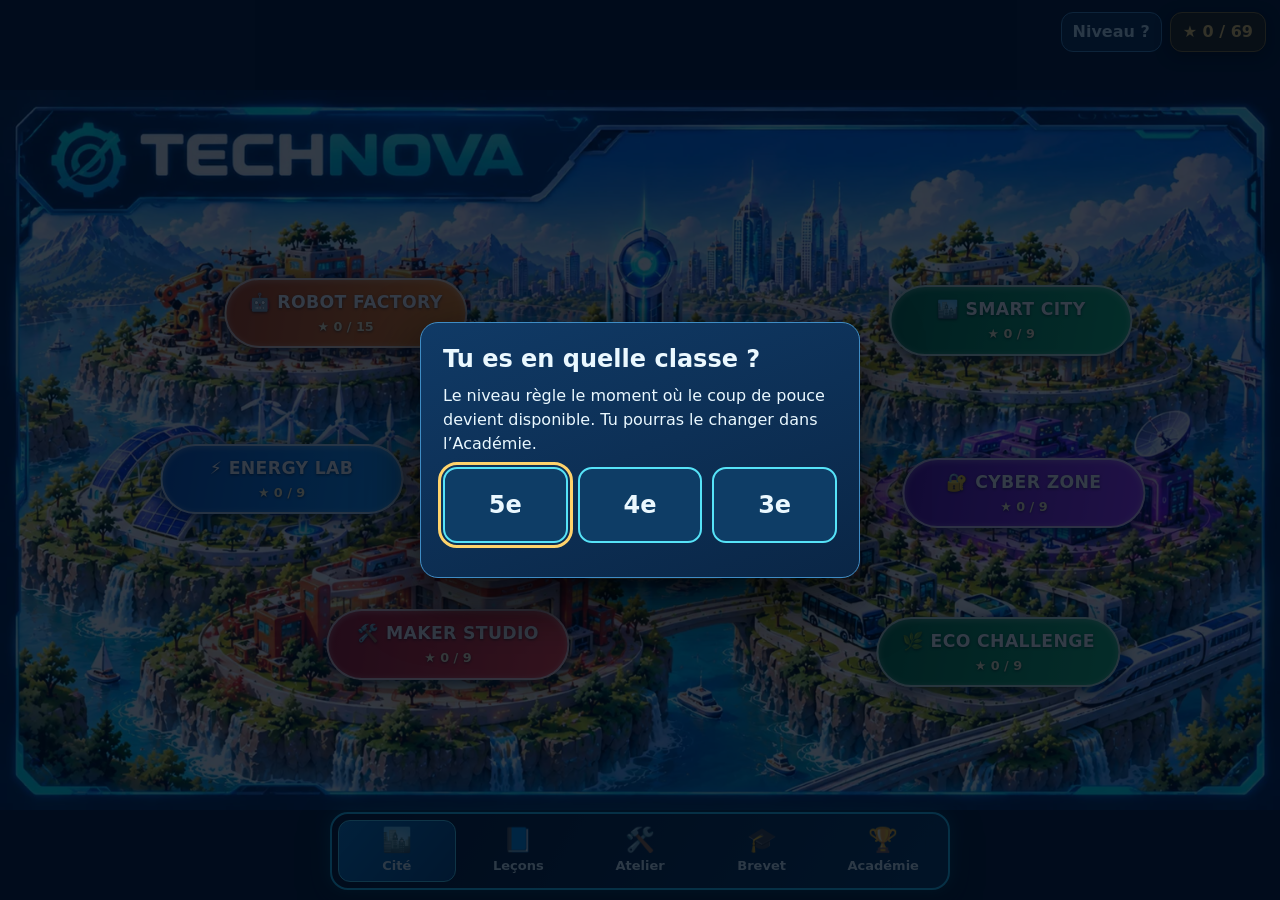
==== commit 59bb5707: "Add files via upload" ====
--- a/index.html
+++ b/index.html
@@ -1,8 +1,86 @@
-<!doctype html><html lang="fr"><head><meta charset="utf-8"><meta name="viewport" content="width=device-width,initial-scale=1"><meta name="theme-color" content="#071a36"><title>TECHNOVA — Le laboratoire des inventeurs</title><link rel="stylesheet" href="style.css?v=54"></head><body>
-<header><div class="brand">⚙ <span>TECH<span class="cyan">NOVA</span><small>LE LABORATOIRE DES INVENTEURS</small></span></div><nav><button data-view="home">Accueil</button><button data-view="missions">Missions</button><button data-view="workshop">Mon robot</button><button data-view="skills">Compétences</button></nav><div class="profile">🧑‍🔬 <select id="grade" aria-label="Niveau scolaire"><option>5e</option><option>4e</option><option>3e</option></select> <span id="stars">⭐ 0</span></div></header>
-<main><section id="home" class="view active"><div class="hero" aria-label="Carte interactive des six quartiers de TECHNOVA"><picture class="city-picture"><source media="(max-width: 700px) and (orientation: portrait)" srcset="assets/technova-accueil-mobile.png.PNG"><img class="city-image" src="assets/technova-accueil.jpg..PNG" alt="Cité futuriste TECHNOVA avec six quartiers technologiques"></picture><div class="hotspots"><button type="button" class="zone robot" data-district="robot" aria-label="Explorer Robot Factory" title="Explorer Robot Factory"><span><img class="robot-zone-icon" src="assets/icone-robot.png" alt=""> ROBOT FACTORY</span></button><button type="button" class="zone smart" data-district="smart" aria-label="Explorer Smart City" title="Explorer Smart City"><span><img class="smart-zone-icon" src="assets/smart-city-icon.png" alt=""> SMART CITY</span></button><button type="button" class="zone energy" data-district="energy" aria-label="Explorer Energy Lab" title="Explorer Energy Lab"><span>⚡ ENERGY LAB</span></button><button type="button" class="zone cyber" data-district="cyber" aria-label="Explorer Cyber Zone" title="Explorer Cyber Zone"><span>🔒 CYBER ZONE</span></button><button type="button" class="zone maker" data-district="maker" aria-label="Explorer Maker Studio" title="Explorer Maker Studio"><span>⚙ MAKER STUDIO</span></button><button type="button" class="zone eco" data-district="eco" aria-label="Explorer Eco Challenge" title="Explorer Eco Challenge"><span>🌿 ECO CHALLENGE</span></button></div></div><nav class="map-menu" aria-label="Navigation TECHNOVA"><button type="button" data-view="home" aria-label="Accueil"><span class="menu-icon">⌂</span><span>Accueil</span></button><button type="button" data-view="missions" aria-label="Missions"><span class="menu-icon">◎</span><span>Missions</span></button><button type="button" data-view="workshop" aria-label="Mon robot"><span class="menu-icon"><img src="assets/icone-robot.png" alt="" style="display:block;width:32px;height:32px;object-fit:contain"></span><span>Mon robot</span></button><button type="button" data-view="skills" aria-label="Compétences"><span class="menu-icon">★</span><span>Compétences</span></button><a class="academy-link" href="./academy.html" aria-label="Académie des Inventeurs"><span class="menu-icon">🏆</span><span>Académie</span></a></nav><div class="welcome"><h1>Bienvenue à TECHNOVA !</h1><p>Explore la cité, découvre les objets techniques et relève des défis pour devenir inventeur.</p><button class="primary" id="start">▶ Jouer à SOS Robot !</button></div><h2>Les six quartiers</h2><div id="districts" class="districts"></div></section>
-<section id="missions" class="view"><h1>🎯 Mes missions</h1><p>Les six quartiers sont accessibles : choisis une mission pour commencer.</p><article class="panel"><span class="tag">ROBOT FACTORY · 5e</span><h2><img class="robot-heading-icon" src="assets/icone-robot.png" alt=""> SOS Robot !</h2><p>Le robot de livraison ne détecte plus les obstacles. Enquête, modifie son programme et vérifie ton résultat.</p><button class="primary" id="start2">▶ Lancer la mission</button> <a href="./robot.html" style="display:inline-block;color:#8ef2ff;padding:12px;font-weight:800">⚙ Ouvrir Robot Factory V2 — 5 missions</a></article><div id="future" class="districts"></div></section>
-<section id="workshop" class="view"><h1>🤖 Mon robot</h1><article class="panel"><h2>Mon prototype</h2><p>Les pièces gagnées pendant tes missions apparaissent ici.</p><div id="parts" class="parts"></div></article><article class="panel"><h2>Journal d'inventeur</h2><p id="journal">Aucune mission terminée pour le moment.</p></article></section>
-<section id="skills" class="view"><h1>📊 Carnet de compétences</h1><p>Indicateurs d'entraînement, et non certification des acquis.</p><div id="skillcards"></div><article class="panel"><h2>Ma sauvegarde</h2><button id="export">Exporter ma progression</button> <label class="import">Importer une sauvegarde<input type="file" id="import" accept="application/json"></label> <button id="reset">Réinitialiser</button></article></section></main>
-<div id="modal" class="modal" hidden><div class="mission"><button class="close" id="close" aria-label="Fermer">✕</button><div class="tag">ROBOT FACTORY · MISSION 01</div><h2><img class="robot-heading-icon" src="assets/icone-robot.png" alt=""> SOS Robot !</h2><div id="steps" class="steps"></div><div id="stage"></div><div class="actions"><button id="back">← Précédent</button><button class="primary" id="next">Continuer →</button></div></div></div>
-<footer>TECHNOVA V1 · Application pédagogique locale · Programme de technologie cycle 4 (BO 29 février 2024)</footer><script src="script.js?v=missions-actives-1"></script></body></html>
+<!doctype html>
+<html lang="fr">
+<head>
+<meta charset="utf-8">
+<meta name="viewport" content="width=device-width,initial-scale=1,viewport-fit=cover">
+<meta name="theme-color" content="#03132b">
+<title>TECHNOVA — Le laboratoire des inventeurs</title>
+<meta name="description" content="Application de technologie pour le collège : six quartiers de missions, des leçons, un atelier de conception et un entraînement au brevet.">
+<link rel="icon" href="./assets/icone-robot.webp">
+<link rel="stylesheet" href="./technova.css">
+<style>
+  body{padding-bottom:0;overflow:hidden;background:#03132b}
+  .map{position:fixed;inset:0;display:flex;align-items:center;justify-content:center}
+  .map picture,.map img.city{width:100%;height:100%}
+  .map img.city{object-fit:contain;display:block}
+  .pins{position:absolute;left:50%;top:50%;transform:translate(-50%,-50%);
+    width:min(100vw,177.78vh);height:min(56.25vw,100vh);
+    width:min(100vw,177.78dvh);height:min(56.25vw,100dvh)}
+  .pin{position:absolute;transform:translate(-50%,-50%);display:flex;flex-direction:column;align-items:center;justify-content:center;gap:1px;
+    width:clamp(96px,19%,250px);padding:clamp(5px,.8vw,10px) 8px;border:2px solid #ffffffc0;border-radius:999px;color:#fff;text-decoration:none;
+    box-shadow:0 4px 16px #00152bd0,inset 0 1px 6px #ffffff55;text-shadow:0 1px 3px #0009;transition:transform .15s}
+  .pin:hover{transform:translate(-50%,-50%) scale(1.05)}
+  .pin:focus-visible{outline:3px solid #ffe66b;outline-offset:3px}
+  .pin strong{font-size:clamp(10px,1.35vw,19px);font-weight:900;letter-spacing:.02em;white-space:nowrap}
+  .pin small{font-size:clamp(9px,1vw,14px);font-weight:800;color:#fff3c4}
+  .pin.z-robot{left:27%;top:31%;background:linear-gradient(100deg,#be3a06,#ff8815)}
+  .pin.z-smart{left:79%;top:32%;background:linear-gradient(100deg,#057143,#10b96e)}
+  .pin.z-energy{left:22%;top:54%;background:linear-gradient(100deg,#0752bb,#139cff)}
+  .pin.z-cyber{left:80%;top:56%;background:linear-gradient(100deg,#5611a9,#a12cff)}
+  .pin.z-maker{left:35%;top:77%;background:linear-gradient(100deg,#a8111c,#fa3a38)}
+  .pin.z-eco{left:78%;top:78%;background:linear-gradient(100deg,#077744,#15b56b)}
+  .pin.z-defis{left:51%;top:63%;width:clamp(90px,15%,200px);background:linear-gradient(100deg,#7a5a10,#e0a92a);border-color:#ffe9a8}
+  .hud{position:fixed;top:max(12px,env(safe-area-inset-top));right:14px;z-index:5;display:flex;gap:8px;align-items:center}
+  .hud .stars{box-shadow:0 4px 14px #000a}
+  .hud .lvl{font-weight:900;padding:7px 11px;border-radius:12px;background:#0c2f53e6;border:1px solid #3f8cc4;color:#cfefff}
+  .sr{position:absolute;width:1px;height:1px;overflow:hidden;clip:rect(0 0 0 0)}
+  @media (max-width:700px) and (orientation:portrait){
+    .pins{width:min(100vw,56.25vh);height:min(177.78vw,100vh);width:min(100vw,56.25dvh);height:min(177.78vw,100dvh)}
+    .pin{width:31%;padding:5px 3px}
+    .pin strong{font-size:clamp(10px,3.1vw,14px);letter-spacing:0}
+    .pin small{font-size:clamp(9px,2.6vw,12px)}
+    .pin.z-robot{left:22%;top:31%}.pin.z-smart{left:77%;top:32%}
+    .pin.z-energy{left:21%;top:49.5%}.pin.z-cyber{left:79%;top:50.5%}
+    .pin.z-maker{left:27%;top:68.5%}.pin.z-eco{left:74%;top:69.5%}
+    .pin.z-defis{left:50%;top:59%;width:27%}
+    .pin .pi{display:none}
+  }
+</style>
+</head>
+<body>
+<h1 class="sr">TECHNOVA, le laboratoire des inventeurs</h1>
+<div class="map">
+  <picture>
+    <source media="(max-width:700px) and (orientation:portrait)" srcset="./assets/carte-cite-mobile.webp">
+    <img class="city" src="./assets/carte-cite.webp" alt="La cité futuriste TECHNOVA et ses six quartiers">
+  </picture>
+  <nav class="pins" id="pins" aria-label="Quartiers de TECHNOVA"></nav>
+</div>
+<div class="hud">
+  <button type="button" class="lvl" id="lvl" title="Changer de niveau">Niveau ?</button>
+  <div class="stars" data-tn-stars>★ 0</div>
+</div>
+<script src="./core.js"></script>
+<script>
+(function () {
+  'use strict';
+  var TN = window.TN, pins = TN.$('pins');
+  var i, j, z, liste, s, max;
+  for (i = 0; i < TN.ZONES.length; i++) {
+    z = TN.ZONES[i];
+    liste = TN.missionsDe(z.id);
+    s = 0; max = liste.length * 3;
+    for (j = 0; j < liste.length; j++) { s += TN.missionStars(liste[j].id); }
+    pins.appendChild(TN.el('a', { className: 'pin z-' + z.id, href: './quartier.html?q=' + z.id, 'aria-label': z.nom + ' : ' + s + ' étoiles sur ' + max }, [
+      TN.el('strong', null, [TN.el('span', { className: 'pi', 'aria-hidden': 'true', text: z.icone + ' ' }), z.nom.toUpperCase()]),
+      TN.el('small', { text: '★ ' + s + ' / ' + max })
+    ]));
+  }
+  function lvl() { TN.$('lvl').textContent = TN.get().niveau ? 'Niveau ' + TN.get().niveau : 'Niveau ?'; }
+  TN.$('lvl').addEventListener('click', function () { TN.choisirNiveau(lvl); });
+  lvl();
+  if (!TN.get().niveau) { TN.choisirNiveau(lvl); }
+})();
+</script>
+</body>
+</html>
--- a/technova.css
+++ b/technova.css
@@ -0,0 +1,367 @@
+/* TECHNOVA — feuille de style commune */
+:root{
+  --bg:#051630;--bg2:#0a2a50;--panel:#0b2848;--panel2:#0f3560;--line:#2a6596;--line2:#3f8cc4;
+  --cyan:#56e3f8;--gold:#ffd36b;--text:#eaf8ff;--muted:#a9cde3;--ok:#5ff0a8;--bad:#ff9a86;--info:#9fdcff;
+  --zone:#56e3f8;--zone-soft:#56e3f855;--radius:16px;
+  color-scheme:dark;
+}
+*{box-sizing:border-box}
+html{-webkit-text-size-adjust:100%;background:var(--bg)}
+body{margin:0;min-height:100vh;font:16px/1.5 system-ui,-apple-system,"Segoe UI",Roboto,sans-serif;color:var(--text);
+  background:radial-gradient(ellipse 120% 900px at 50% -120px,#1a5a8c 0%,#0a2a50 45%,var(--bg) 80%) no-repeat,var(--bg);padding-bottom:96px}
+a{color:var(--cyan)}
+button,input,select{font:inherit;color:inherit}
+button{cursor:pointer;touch-action:manipulation}
+button:disabled{cursor:default}
+:focus-visible{outline:3px solid var(--gold);outline-offset:2px}
+img{max-width:100%}
+h1,h2,h3{line-height:1.2;margin:0 0 .4em}
+p{margin:0 0 .7em}
+.small{font-size:.86rem;color:var(--muted)}
+[hidden]{display:none!important}
+
+/* En-tête */
+.top{position:sticky;top:0;z-index:20;display:flex;align-items:center;justify-content:space-between;gap:12px;
+  padding:10px max(14px,calc((100vw - 1180px)/2));background:#04142cf0;border-bottom:2px solid var(--zone);
+  -webkit-backdrop-filter:blur(10px);backdrop-filter:blur(10px)}
+.back{color:#bdf2ff;text-decoration:none;font-weight:800;padding:8px 12px;border:1px solid var(--line);border-radius:12px;background:#0d3157;white-space:nowrap}
+.back:hover{background:#13426f}
+.brand{font-weight:900;letter-spacing:.06em;font-size:clamp(15px,2.6vw,22px);white-space:nowrap}
+.brand b{color:var(--cyan)}
+.stars{font-weight:900;color:var(--gold);padding:7px 12px;border:1px solid #8a6d2c;border-radius:12px;background:#2a2410;white-space:nowrap}
+
+main{max-width:1180px;margin:0 auto;padding:18px 14px 20px}
+.intro h1{font-size:clamp(30px,5.5vw,50px);margin:6px 0 4px;text-shadow:0 0 22px #1c86d6}
+.intro p{color:var(--muted);max-width:68ch}
+
+/* Onglets de quartiers */
+.zone-tabs{display:flex;gap:8px;overflow-x:auto;padding:6px 2px 10px;margin:8px 0 6px;scrollbar-width:thin}
+.zone-tab{flex:0 0 auto;display:flex;align-items:center;gap:7px;padding:9px 13px;border-radius:999px;border:1px solid var(--line);
+  background:#0c2e52;color:var(--text);text-decoration:none;font-weight:800;font-size:.92rem}
+.zone-tab:hover{border-color:var(--c)}
+.zone-tab[aria-current=page]{background:var(--c);border-color:#fff;color:#04142c;box-shadow:0 0 18px var(--c)}
+
+/* Plan de travail */
+.workbench{display:grid;grid-template-columns:minmax(0,1fr) minmax(0,1.08fr);gap:16px;align-items:start;margin-top:8px}
+.panel{background:linear-gradient(160deg,var(--panel2),var(--panel));border:1px solid var(--line);border-radius:var(--radius);box-shadow:0 18px 50px #0007}
+.scene-wrap{position:sticky;top:76px;overflow:hidden}
+.scene-head{display:flex;justify-content:space-between;align-items:center;padding:10px 14px;border-bottom:1px solid var(--line);font-weight:800;font-size:.85rem;letter-spacing:.04em}
+.scene-head .live{color:var(--ok);font-weight:700}
+.scene{position:relative;aspect-ratio:16/11;background:#082040;overflow:hidden}
+.scene-img{position:absolute;inset:0;width:100%;height:100%;object-fit:cover;display:block}
+.scene-overlay{position:absolute;inset:0;pointer-events:none}
+.scene-icon-wrap{position:absolute;inset:0;display:grid;place-items:center;background:
+  linear-gradient(#ffffff08 1px,transparent 1px) 0 0/34px 34px,linear-gradient(90deg,#ffffff08 1px,transparent 1px) 0 0/34px 34px,
+  radial-gradient(circle at 50% 55%,var(--zone-soft),transparent 60%)}
+.scene-orb{position:absolute;width:56%;aspect-ratio:1;border-radius:50%;border:2px solid var(--zone);opacity:.45;animation:spin 22s linear infinite;border-style:dashed}
+.scene-icon{font-size:clamp(80px,14vw,150px);filter:drop-shadow(0 12px 30px #000a)}
+@keyframes spin{to{transform:rotate(360deg)}}
+.scene-status{padding:10px 14px;border-top:1px solid var(--line);color:var(--muted);font-size:.9rem;min-height:44px}
+
+/* Scène robot */
+.stage{position:absolute;inset:0;background:linear-gradient(180deg,#0f3b66 0%,#0a2a4c 62%,#06203c 62%)}
+.floor{position:absolute;left:0;right:0;bottom:0;height:38%;background:
+  linear-gradient(#56e3f822 1px,transparent 1px) 0 0/100% 22px,linear-gradient(90deg,#56e3f822 1px,transparent 1px) 0 0/40px 100%}
+.ruler{position:absolute;left:2%;right:2%;bottom:6%;height:10px;border-bottom:2px solid #56e3f888;
+  background:repeating-linear-gradient(90deg,#56e3f888 0 2px,transparent 2px 5%)}
+.robot{position:absolute;left:2%;bottom:9%;width:33%;transform:translateX(0);will-change:transform;filter:drop-shadow(0 14px 14px #0009)}
+.robot.crash{animation:shake .35s 2}
+.robot.idle{animation:idle 1.2s ease-in-out}
+.colis{position:absolute;right:4%;bottom:9%;width:19%}
+@keyframes shake{25%{margin-left:-6px}75%{margin-left:6px}}
+@keyframes idle{50%{margin-bottom:6px}}
+.robot-hud{position:absolute;left:12px;top:12px;display:flex;flex-direction:column;gap:3px;padding:8px 12px;border-radius:12px;background:#03101fd9;border:1px solid var(--line2);font-size:.85rem;font-weight:700}
+.robot-hud strong{color:var(--gold);margin-left:4px;font-variant-numeric:tabular-nums}
+.robot-hud .m-on{color:var(--ok)}.robot-hud .m-off{color:var(--bad)}
+.bubble{position:absolute;right:26%;top:12%;font-size:42px;opacity:0;transform:scale(.6);transition:all .25s}
+.bubble.show{opacity:1;transform:scale(1)}
+
+/* Feux de carrefour */
+.lights{position:absolute;right:12px;top:12px;display:flex;gap:10px;padding:10px;border-radius:14px;background:#03101fd9;border:1px solid var(--line2)}
+.light{display:flex;flex-direction:column;align-items:center;gap:6px}
+.light i{width:24px;height:24px;border-radius:50%;background:#3b4b5e;border:1px solid #5d7189;box-shadow:inset 0 2px 4px #000a}
+.light small{font-size:11px;color:var(--muted)}
+.light.r .r{background:#ff4d4d;box-shadow:0 0 14px #ff4d4d}
+.light.o .o{background:#ffb02e;box-shadow:0 0 14px #ffb02e}
+.light.v .v{background:#35e07c;box-shadow:0 0 14px #35e07c}
+.mini{display:inline-block;width:12px;height:12px;border-radius:50%;margin-right:3px;vertical-align:-1px}
+.mini.r{background:#ff4d4d}.mini.o{background:#ffb02e}.mini.v{background:#35e07c}
+
+/* Prototype */
+.proto-view{position:absolute;inset:0;display:grid;place-items:center;background:
+  linear-gradient(#ffffff08 1px,transparent 1px) 0 0/30px 30px,linear-gradient(90deg,#ffffff08 1px,transparent 1px) 0 0/30px 30px}
+.proto-view svg{width:92%;height:auto}
+
+/* Console de mission */
+.console{padding:18px}
+.kicker{color:var(--cyan);font-weight:800;font-size:.8rem;letter-spacing:.03em}
+.console h2{font-size:clamp(22px,3.4vw,30px);margin:4px 0 8px}
+.objective{color:#d3eefc}
+.question{font-weight:800;margin:12px 0 10px}
+.doc{border:1px solid #4d7fa8;border-left:4px solid var(--gold);background:#0a223f;border-radius:12px;padding:12px 14px;margin:10px 0}
+.doc-title{font-weight:800;color:var(--gold);margin-bottom:6px}
+.doc ul{margin:0;padding-left:20px}
+.doc li{margin:3px 0}
+.doc-note{font-size:.85rem;color:var(--muted);margin:6px 0 0}
+.table-wrap{overflow-x:auto}
+table{border-collapse:collapse;width:100%;font-size:.9rem}
+th,td{border:1px solid #31597d;padding:6px 8px;text-align:left;vertical-align:top}
+thead th{background:#123c64;color:#cfefff}
+tbody th{font-weight:700;color:#e9f8ff}
+
+.choices{display:grid;gap:8px}
+.choice{text-align:left;padding:12px 14px;border-radius:12px;border:1px solid var(--line2);background:#12416d;font-weight:700;line-height:1.35}
+.choice:hover:not(:disabled){background:#185383}
+.choice.right{background:#105a43;border-color:var(--ok)}
+.choice.wrong{background:#4a2224;border-color:#c26a5f;opacity:.85;text-decoration:line-through;text-decoration-color:#ff9a8699}
+.choice.toggle[aria-pressed=true]{background:#1d6a8f;border-color:var(--cyan);box-shadow:inset 0 0 0 2px var(--cyan)}
+.primary,.ghost{padding:12px 16px;border-radius:12px;font-weight:800;border:1px solid}
+.primary{background:linear-gradient(135deg,#0f8bc4,#0b5d96);border-color:#7fe2ff;color:#fff;margin-top:12px}
+.primary:hover:not(:disabled){filter:brightness(1.12)}
+.ghost{background:#0c2f53;border-color:var(--line2);color:#d6f3ff;margin-top:12px}
+.primary:disabled,.ghost:disabled{opacity:.45}
+.row{display:flex;flex-wrap:wrap;gap:8px;align-items:center}
+
+/* Séquences */
+.palette{display:flex;flex-wrap:wrap;gap:8px}
+.chip{display:inline-flex;align-items:center;gap:4px}
+.chip,.seq-item{padding:9px 12px;border-radius:10px;border:1px solid var(--line2);background:#123d66;font-weight:700;text-align:left}
+.chip:hover:not(:disabled){background:#185383}
+.sequence{list-style:none;counter-reset:s;margin:12px 0 0;padding:10px;min-height:58px;border:2px dashed #3d77a6;border-radius:12px;display:flex;flex-direction:column;gap:6px}
+.sequence li{counter-increment:s;display:flex;align-items:center;gap:8px}
+.sequence li:not(.empty)::before{content:counter(s);flex:0 0 26px;height:26px;border-radius:50%;display:grid;place-items:center;background:var(--zone);color:#04142c;font-weight:900;font-size:.85rem}
+.sequence .empty{color:var(--muted);font-size:.9rem}
+.seq-item{flex:1;display:flex;align-items:center;justify-content:flex-start;gap:6px;background:#0f3459}
+.seq-item .x{opacity:.6;font-size:1.2rem;margin-left:auto;padding-left:8px}
+
+/* Lignes à classer */
+.select-rows{display:grid;gap:8px}
+.select-row{display:grid;grid-template-columns:minmax(0,1fr) minmax(130px,190px);gap:10px;align-items:center;padding:8px 10px;border:1px solid #2e5d86;border-radius:12px;background:#0b2a4a}
+.select-row.is-ok{border-color:var(--ok);background:#0d3a35}
+.select-row.is-bad{border-color:#d0766a;background:#3a2025}
+select{padding:9px 10px;border-radius:10px;border:1px solid var(--line2);background:#0f3559;min-width:0}
+
+/* Nombres et curseurs */
+.num-row{display:flex;align-items:center;gap:10px}
+.num-input{width:min(220px,60%);padding:11px 12px;border-radius:12px;border:2px solid var(--line2);background:#071f3a;font-size:1.15rem;font-weight:800}
+.num-input.right{border-color:var(--ok)}
+.unit{font-weight:800;color:var(--muted)}
+.range-block{border:1px solid #2e5d86;border-radius:12px;padding:10px 12px;margin:8px 0;background:#0b2a4a}
+.range-head{display:flex;justify-content:space-between;gap:10px;align-items:baseline;margin-bottom:6px;font-size:.92rem}
+.readout{color:var(--gold);font-size:1.1rem;white-space:nowrap}
+input[type=range]{width:100%;accent-color:var(--cyan)}
+.code{font-family:ui-monospace,Menlo,Consolas,monospace;background:#03142a;border:1px solid #2b5f8e;border-radius:12px;padding:12px;font-size:.92rem;line-height:2.1}
+.code-line{display:flex;flex-wrap:wrap;align-items:center;gap:4px}
+.code .kw{color:#ffcf6b;font-weight:800}
+.in1{padding-left:22px}.in2{padding-left:44px}
+.code select{font-family:inherit;font-size:.88rem;padding:5px 8px;max-width:100%}
+.slot{border-style:dashed;border-color:var(--cyan)}
+.test-log{margin:4px 0 0;padding-left:18px;font-size:.9rem}
+.test-log .ok,.log-table tr.ok td{color:var(--ok)}
+.test-log .bad,.log-table tr.bad td{color:var(--bad)}
+.log-table{margin-top:10px}
+
+/* Journée du lampadaire */
+.strip-wrap{overflow-x:auto;margin-top:10px}
+.day-strip{display:grid;grid-template-columns:repeat(12,minmax(0,1fr));gap:4px}
+.hour{display:flex;flex-direction:column;align-items:center;padding:4px 0;border-radius:6px;font-size:11px;cursor:pointer;border:2px solid transparent}
+.hour .lamp{font-size:15px;line-height:1.2}
+.hour.is-day{background:#3f7fb3}.hour.is-dusk{background:#2b4f7f}.hour.is-night{background:#0d1d3a}
+.hour.on{border-color:var(--gold)}.hour.off{border-color:transparent}
+
+/* Micro-réseau */
+.gauges{display:grid;gap:8px;margin-top:10px}
+.gauge{border:1px solid #2e5d86;border-radius:10px;padding:8px 10px;background:#0a2646}
+.g-head{display:flex;justify-content:space-between;gap:8px;font-size:.88rem;flex-wrap:wrap}
+.g-bar{height:8px;border-radius:5px;background:#1b3858;margin-top:6px;overflow:hidden}
+.g-bar i{display:block;height:100%;background:var(--bad)}
+.gauge.ok .g-bar i{background:var(--ok)}
+.gauge.ok strong{color:var(--ok)}.gauge.bad strong{color:var(--bad)}
+
+/* Message suspect */
+.mail{background:#f3f6fa;color:#1d2b3a;border-radius:12px;padding:12px 14px;font-size:.93rem;box-shadow:0 8px 24px #0006}
+.mail-line{display:flex;flex-wrap:wrap;gap:6px;align-items:baseline;padding:3px 0;border-bottom:1px solid #dde4ec}
+.mail-line.mail-body{border-bottom:0;padding-top:6px}
+.mail-label{color:#6a7b8c;font-weight:700;min-width:58px}
+.seg{background:none;border:2px dashed transparent;border-radius:6px;padding:2px 4px;text-align:left;color:#1d2b3a;font-weight:500}
+.seg:hover:not(:disabled){border-color:#7aa7d1;background:#e4eef8}
+.seg.link{color:#0b5fc0;text-decoration:underline}
+.seg small{display:block;font-size:.75rem;color:#6a7b8c;text-decoration:none}
+.seg.found{border:2px solid #d9402b;background:#ffe4de}
+.seg.neutral{opacity:.55}
+.counter{font-weight:800;color:var(--gold)}
+.found-list{margin:10px 0 0;padding-left:18px;font-size:.9rem;color:#d3eefc}
+
+/* Étapes des défis */
+.steps-progress{display:flex;gap:6px;flex-wrap:wrap;margin-bottom:6px}
+.step-dot{padding:4px 10px;border-radius:999px;font-size:.8rem;font-weight:800;border:1px solid var(--line);color:var(--muted)}
+.step-dot.current{border-color:var(--gold);color:var(--gold)}
+.step-dot.done{background:#105a43;border-color:var(--ok);color:#fff}
+
+/* Retour, aide, actions */
+.hint-box{margin-top:12px;padding:10px 12px;border-radius:12px;background:#2a2410;border:1px solid #8a6d2c;color:#ffe9b0}
+.feedback{margin-top:12px;min-height:8px}
+.feedback:empty{display:none}
+.feedback.bad,.feedback.ok,.feedback.info{padding:12px 14px;border-radius:12px}
+.feedback.bad{background:#3a1f25;border:1px solid #c26a5f;color:#ffd9d1}
+.feedback.info{background:#0d3050;border:1px solid var(--line2);color:var(--info)}
+.feedback.ok{background:#0c3b35;border:1px solid var(--ok);color:#dbfff0}
+.feedback .win-title{font-weight:900;font-size:1.1rem;color:#fff}
+.feedback .retenir{margin:8px 0 0;padding-top:8px;border-top:1px solid #2f7a68}
+.actions{display:flex;flex-wrap:wrap;gap:8px;margin-top:14px;padding-top:12px;border-top:1px solid var(--line)}
+.actions .primary,.actions .ghost{margin-top:0}
+.hint-btn{background:#2a2410;border-color:#c09a45;color:#ffe2a0}
+
+/* Cartes de missions */
+.path{margin-top:22px}
+.path h2{font-size:1.25rem}
+.mission-cards{display:grid;grid-template-columns:repeat(auto-fill,minmax(190px,1fr));gap:10px}
+.mission-card{display:flex;flex-direction:column;gap:4px;text-align:left;padding:13px;border-radius:14px;border:1px solid var(--line);background:#0b2a4a;color:var(--text)}
+.mission-card:hover{border-color:var(--zone)}
+.mission-card.active{border:2px solid var(--zone);box-shadow:0 0 0 3px var(--zone-soft)}
+.mc-num{font-size:.75rem;font-weight:800;color:var(--muted)}
+.mc-skill{font-size:.85rem;color:var(--muted)}
+.mc-stars{margin-top:4px;color:var(--gold);font-weight:900;letter-spacing:.1em}
+.mission-card:not(.done) .mc-stars{color:var(--muted);letter-spacing:0;font-weight:700;font-size:.85rem}
+
+/* Dock */
+.tn-dock{position:fixed;z-index:50;left:50%;bottom:max(10px,env(safe-area-inset-bottom));transform:translateX(-50%);display:grid;grid-template-columns:repeat(5,minmax(0,1fr));gap:4px;
+  width:min(620px,calc(100vw - 16px));padding:6px;background:linear-gradient(120deg,#04122af2,#073b65ee);border:2px solid #20c9fa;border-radius:18px;box-shadow:0 0 18px #00c8ff55,0 10px 30px #000a;
+  -webkit-backdrop-filter:blur(12px);backdrop-filter:blur(12px)}
+.tn-dock a{display:flex;flex-direction:column;align-items:center;gap:2px;padding:6px 2px;border-radius:12px;color:#dff7ff;text-decoration:none;font-weight:800;font-size:clamp(10px,2.4vw,13px);border:1px solid transparent}
+.tn-dock-icon{font-size:clamp(19px,4.6vw,24px);line-height:1.1}
+.tn-dock a:hover{background:#0c5484}
+.tn-dock a[aria-current=page]{background:linear-gradient(130deg,#0879c8,#034a88);border-color:#49dfff}
+
+/* Boîte de dialogue */
+.tn-dialog{position:fixed;inset:0;z-index:100;display:grid;place-items:center;padding:16px;background:#010a18cc}
+.tn-dialog-box{width:min(440px,100%);padding:22px;border-radius:18px;background:linear-gradient(160deg,#103a66,#0a2646);border:1px solid var(--line2);box-shadow:0 20px 60px #000c}
+.tn-dialog-actions{display:flex;justify-content:flex-end;gap:8px;flex-wrap:wrap;margin-top:12px}
+.tn-dialog-actions button{padding:11px 15px;border-radius:12px;border:1px solid var(--line2);background:#0f8bc4;color:#fff;font-weight:800}
+.tn-dialog-actions .ghost{background:#0c2f53;margin:0}
+.tn-dialog-actions .danger{background:#a8342b;border-color:#ff9a86}
+.tn-level-choice{display:grid;grid-template-columns:repeat(3,1fr);gap:10px;margin-top:10px}
+.level-btn{padding:18px 0;border-radius:14px;border:2px solid var(--cyan);background:#0e3d66;font-size:1.5rem;font-weight:900}
+.level-btn:hover{background:#155a8f}
+
+footer.site{max-width:1180px;margin:20px auto 0;padding:0 14px;color:#7fa6c3;font-size:.82rem}
+
+@media (max-width:860px){
+  .workbench{grid-template-columns:1fr}
+  .scene-wrap{position:relative;top:0}
+  .scene{aspect-ratio:16/10}
+}
+@media (max-width:520px){
+  .top{padding:8px 10px}
+  .back{padding:7px 9px;font-size:.9rem}
+  .brand{display:none}
+  .console{padding:14px}
+  .select-row{grid-template-columns:1fr}
+  .code{font-size:.85rem}
+  .in1{padding-left:12px}.in2{padding-left:24px}
+}
+@media (prefers-reduced-motion:reduce){
+  *,*::before,*::after{animation:none!important;transition:none!important}
+}
+
+/* ---------- Pages secondaires ---------- */
+.page-head{margin:6px 0 14px}
+.page-head h1{font-size:clamp(28px,5vw,46px);margin:6px 0 6px;text-shadow:0 0 22px #1c86d6}
+.page-head p{color:var(--muted);max-width:70ch}
+.progress-line{font-weight:800;color:var(--gold)}
+.primary-link{display:inline-block;padding:12px 16px;border-radius:12px;background:linear-gradient(135deg,#0f8bc4,#0b5d96);border:1px solid #7fe2ff;color:#fff;font-weight:800;text-decoration:none}
+.primary-link:hover{filter:brightness(1.12)}
+
+/* Leçons */
+.lesson-cards{display:grid;grid-template-columns:repeat(auto-fill,minmax(160px,1fr));gap:10px;margin-bottom:16px}
+.lesson-card{display:flex;flex-direction:column;gap:4px;text-align:left;padding:13px;border-radius:14px;border:1px solid var(--line);background:#0b2a4a;color:var(--text)}
+.lesson-card:hover{border-color:var(--cyan)}
+.lesson-card.active{border:2px solid var(--cyan)}
+.lesson-card.done small{color:var(--ok)}
+.lesson-card small{color:var(--muted);font-weight:700}
+.lc-icon{font-size:26px}
+.lesson{padding:20px}
+.lesson > p{max-width:72ch;line-height:1.65}
+.retenir-box{border:1px solid #8a6d2c;border-left:4px solid var(--gold);background:#1f1c10;border-radius:12px;padding:12px 14px;margin:14px 0}
+.retenir-box ul{margin:0;padding-left:20px}
+.vocab{display:grid;grid-template-columns:max-content 1fr;gap:6px 14px;margin:0 0 14px}
+.vocab dt{font-weight:800;color:var(--cyan)}
+.vocab dd{margin:0;color:#d3eefc}
+.quiz{border-top:1px solid var(--line);padding-top:12px}
+.lesson-next{margin-top:16px}
+
+/* Brevet */
+.case-tabs{display:flex;gap:8px;overflow-x:auto;padding:4px 2px 10px}
+.case-tab{flex:0 0 auto;padding:9px 13px;border-radius:12px;border:1px solid var(--line);background:#0c2e52;font-weight:800;font-size:.9rem;text-align:left}
+.case-tab small{display:block;color:var(--gold);font-weight:700}
+.case-tab[aria-current=true]{border:2px solid var(--gold)}
+.brevet-grid{display:grid;grid-template-columns:minmax(0,1fr) minmax(0,1.1fr);gap:16px;align-items:start}
+.brevet-doc{padding:16px}
+.brevet-doc img{width:100%;border-radius:12px;display:block;margin:8px 0 10px}
+.brevet-q{padding:16px}
+.qblock{border:1px solid #2e5d86;border-radius:12px;padding:12px;margin:0 0 10px;background:#0b2a4a}
+.qblock legend{font-weight:800;padding:0 4px}
+.qblock label{display:flex;gap:8px;align-items:flex-start;padding:6px 4px;cursor:pointer}
+.qblock input[type=radio]{margin-top:4px;accent-color:var(--cyan)}
+.qblock.is-ok{border-color:var(--ok)}
+.qblock.is-bad{border-color:#d0766a}
+.qfb{margin:8px 0 0;font-size:.92rem}
+.qblock.is-ok .qfb{color:var(--ok)}
+.qblock.is-bad .qfb{color:var(--bad)}
+
+/* Atelier */
+.project-tabs{display:grid;grid-template-columns:repeat(3,minmax(0,1fr));gap:8px;margin-bottom:12px}
+.project-tab{padding:12px;border-radius:12px;border:1px solid var(--line);background:#0c2e52;font-weight:800}
+.project-tab small{display:block;color:var(--gold);font-weight:700}
+.project-tab[aria-current=true]{border:2px solid var(--cyan);background:#114a75}
+.atelier-grid{display:grid;grid-template-columns:minmax(0,1fr) minmax(0,1fr);gap:16px;align-items:start}
+.canvas-wrap{padding:0;overflow:hidden}
+.canvas-wrap canvas{display:block;width:100%;height:auto;background:#082040}
+.mat-row{display:grid;grid-template-columns:repeat(3,minmax(0,1fr));gap:8px}
+.mat{padding:10px 6px;border-radius:12px;border:1px solid var(--line2);background:#0f3559;font-weight:800;text-align:center}
+.mat small{display:block;font-weight:600;color:var(--muted);font-size:.78rem}
+.mat[aria-pressed=true]{border:2px solid var(--cyan);background:#16507f}
+.criteria{margin:0;padding-left:18px}
+.criteria li{margin:3px 0}
+.criteria .ok{color:var(--ok)}.criteria .bad{color:var(--bad)}
+
+/* Académie */
+.dash{display:grid;grid-template-columns:repeat(4,minmax(0,1fr));gap:10px;margin:8px 0 16px}
+.stat{padding:14px}
+.stat small{display:block;color:var(--muted);font-weight:700}
+.stat strong{font-size:1.6rem;color:var(--gold)}
+.bar{height:8px;border-radius:5px;background:#1b3858;margin-top:8px;overflow:hidden}
+.bar i{display:block;height:100%;background:linear-gradient(90deg,var(--cyan),var(--gold))}
+.section{margin:22px 0}
+.section > h2{font-size:1.3rem}
+.zone-grid{display:grid;grid-template-columns:repeat(auto-fill,minmax(220px,1fr));gap:10px}
+.zone-card{padding:14px;border-left:5px solid var(--c)}
+.zone-card h3{font-size:1.05rem}
+.zone-card a{font-weight:800}
+.skill-row{display:grid;grid-template-columns:minmax(0,1.3fr) minmax(0,2fr) 60px;gap:10px;align-items:center;padding:8px 0;border-bottom:1px solid #1f4870}
+.skill-row strong{font-size:.95rem}
+.skill-row span{text-align:right;font-weight:800;color:var(--gold)}
+.badges{display:grid;grid-template-columns:repeat(auto-fill,minmax(150px,1fr));gap:10px}
+.badge{padding:12px;text-align:center;border-radius:14px;border:1px solid var(--line);background:#0b2a4a}
+.badge .b-icon{font-size:34px;display:block;filter:grayscale(1) brightness(.6)}
+.badge.on{border-color:var(--gold);background:linear-gradient(160deg,#3a3012,#0b2a4a)}
+.badge.on .b-icon{filter:none}
+.badge strong{display:block;font-size:.92rem}
+.badge small{color:var(--muted);font-size:.8rem}
+.save-row{display:flex;flex-wrap:wrap;gap:8px;align-items:center}
+.file-btn{position:relative;overflow:hidden;display:inline-block}
+.file-btn input{position:absolute;inset:0;opacity:0;cursor:pointer}
+.level-row{display:flex;gap:8px;margin-top:6px}
+.level-row button{flex:1;padding:8px 0;border-radius:10px;border:1px solid var(--line2);background:#0f3559;font-weight:900}
+.level-row button[aria-pressed=true]{background:var(--cyan);color:#04142c;border-color:#fff}
+
+@media (max-width:860px){
+  .brevet-grid,.atelier-grid{grid-template-columns:1fr}
+  .dash{grid-template-columns:repeat(2,minmax(0,1fr))}
+}
+@media (max-width:520px){
+  .project-tabs{grid-template-columns:1fr}
+  .skill-row{grid-template-columns:1fr 50px}
+  .skill-row .bar{grid-column:1/-1;grid-row:2}
+  .vocab{grid-template-columns:1fr}
+}
